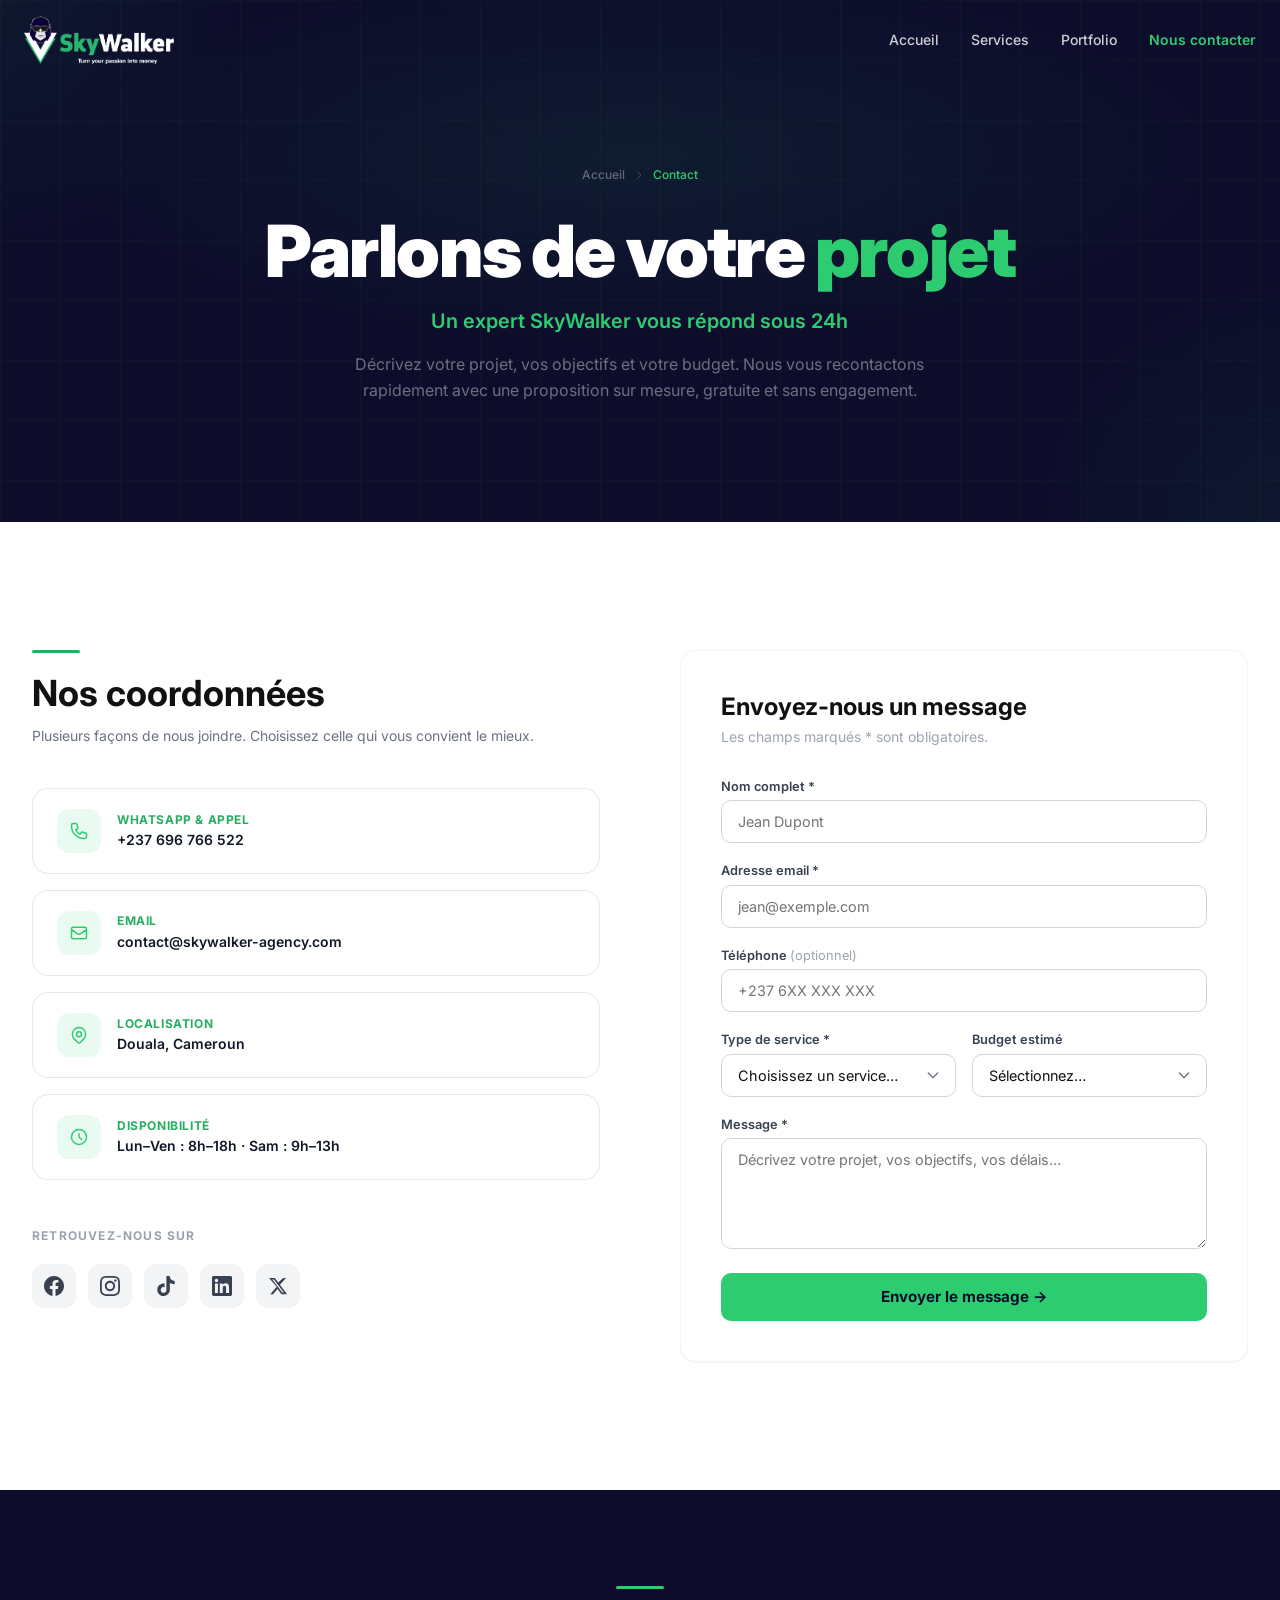
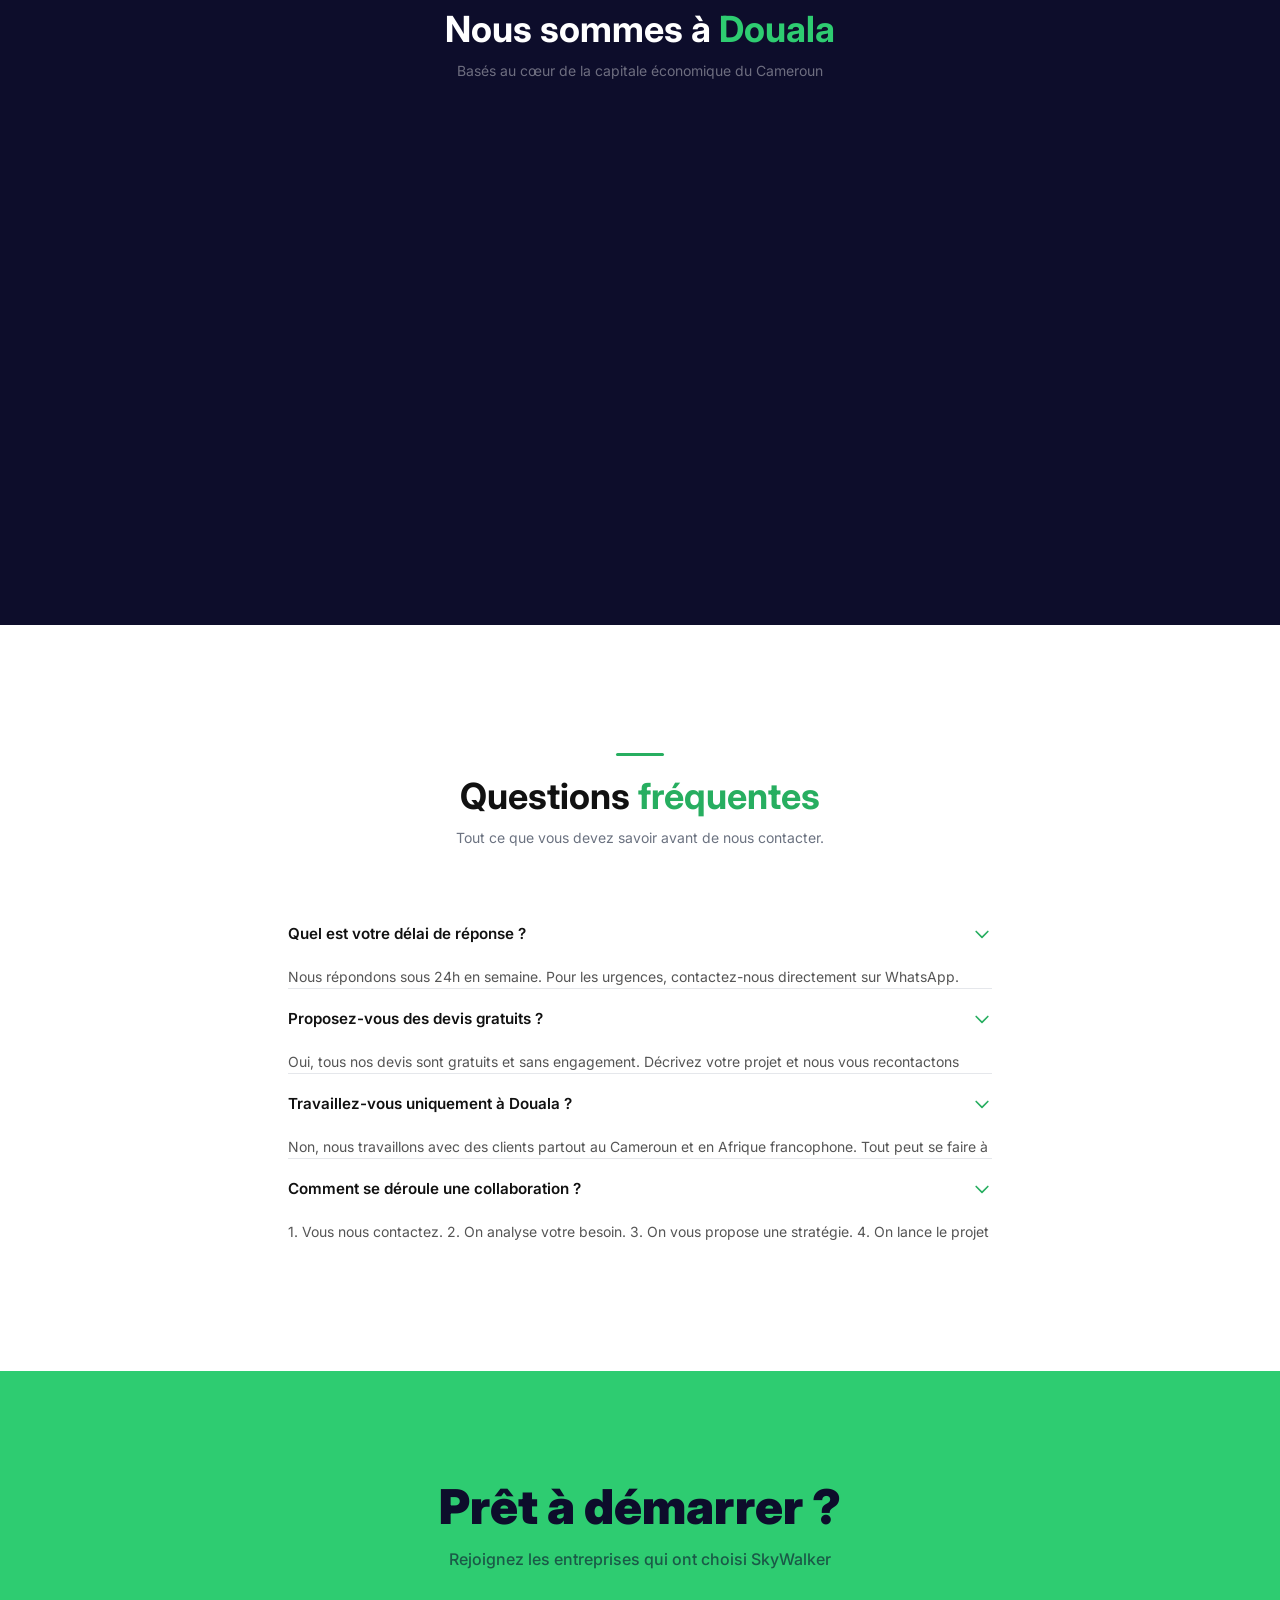
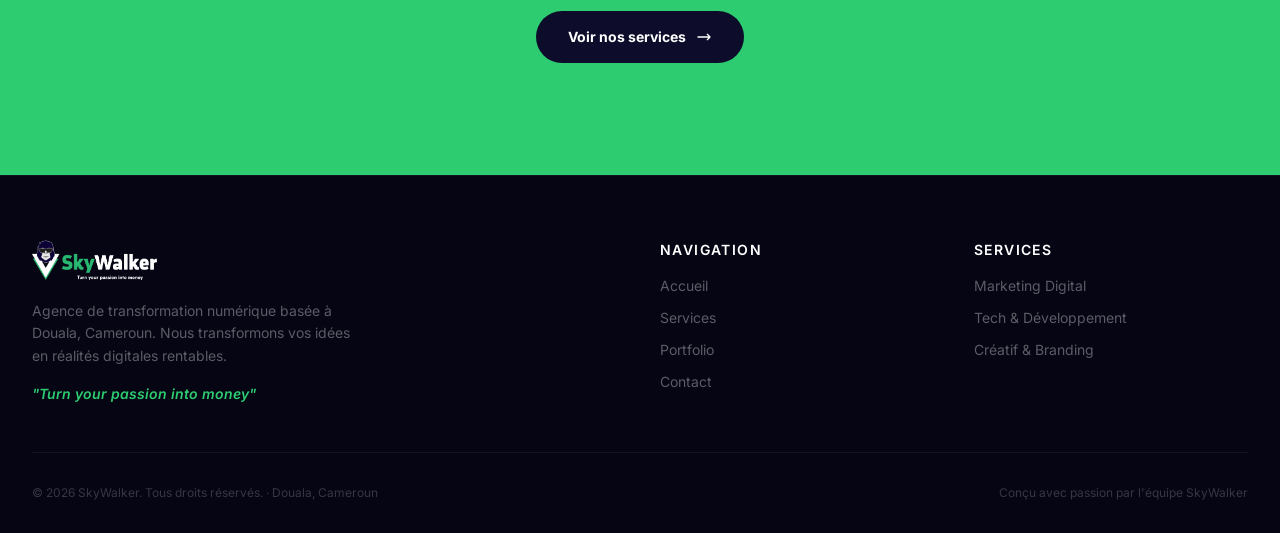
==== contact.html @ 7cce8c51 "feat : contact.html complet + migration CSS pur sans Tailwind CDN" ====
<!DOCTYPE html>
<html lang="fr">
<head>
  <meta charset="UTF-8" />
  <meta name="viewport" content="width=device-width, initial-scale=1.0" />
  <meta name="description" content="Contactez SkyWalker – Agence de transformation numérique à Douala, Cameroun. Un expert vous répond sous 24h." />
  <meta name="theme-color" content="#0d0d2b" />
  <title>Contact | SkyWalker – Agence de Transformation Numérique</title>
  <link rel="icon" type="image/png" href="assets/images/logo-icon.png" />
  <link rel="preconnect" href="https://fonts.googleapis.com" />
  <link rel="preconnect" href="https://fonts.gstatic.com" crossorigin />
  <link href="https://fonts.googleapis.com/css2?family=Inter:wght@300;400;500;600;700;800;900&display=swap" rel="stylesheet" />
  <link rel="stylesheet" href="assets/css/style.css" />

  <style>
    html { scroll-behavior: smooth; }
    body { background-color: #0d0d2b; color: #fff; font-family: 'Inter', sans-serif; overflow-x: hidden; }

    /* ── Navbar ──────────────────────────────────────────────── */
    #navbar { background: transparent; transition: background .4s, backdrop-filter .4s, box-shadow .4s; }
    #navbar.scrolled {
      background: rgba(13,13,43,.92);
      backdrop-filter: blur(16px);
      -webkit-backdrop-filter: blur(16px);
      box-shadow: 0 2px 24px rgba(0,0,0,.5);
    }

    /* ── Bouton navbar ───────────────────────────────────────── */
    .btn-green { background-color:#2ecc71; color:#0d0d2b; font-weight:700; transition: background-color .25s, transform .2s, box-shadow .25s; }
    .btn-green:hover { background-color:#27ae60; transform:translateY(-2px); box-shadow:0 8px 24px rgba(46,204,113,.4); }

    /* ── Séparateur ──────────────────────────────────────────── */
    .green-line { width:48px; height:3px; background:#2ecc71; border-radius:2px; }

    /* ── Animations hero ─────────────────────────────────────── */
    @keyframes fadeUp { from{opacity:0;transform:translateY(36px)} to{opacity:1;transform:translateY(0)} }
    .fade-up { opacity:0; animation: fadeUp .85s ease forwards; }

    /* ── Hero motif géométrique ──────────────────────────────── */
    .hero-geo {
      background-color: #0d0d2b;
      background-image:
        linear-gradient(rgba(46,204,113,.04) 1px, transparent 1px),
        linear-gradient(90deg, rgba(46,204,113,.04) 1px, transparent 1px);
      background-size: 60px 60px;
    }

    /* ── Sections fond blanc ─────────────────────────────────── */
    .section-light { background:#fff; color:#111; }

    /* ── Cards coordonnées ───────────────────────────────────── */
    .contact-card {
      background:#fff;
      border:1.5px solid #e5e7eb;
      border-radius:1rem;
      padding:1.25rem 1.5rem;
      display:flex;
      align-items:center;
      gap:1rem;
      transition: border-color .3s ease, box-shadow .3s ease, transform .3s ease;
    }
    .contact-card:hover {
      border-color:#2ecc71;
      box-shadow:0 8px 32px rgba(46,204,113,.15);
      transform:translateY(-3px);
    }
    .contact-icon {
      width:2.75rem; height:2.75rem;
      background:rgba(46,204,113,.1);
      border-radius:.75rem;
      display:flex; align-items:center; justify-content:center;
      flex-shrink:0;
    }

    /* ── Icônes réseaux sociaux ──────────────────────────────── */
    .social-link {
      width:2.75rem; height:2.75rem;
      background:#f3f4f6;
      border-radius:.75rem;
      display:flex; align-items:center; justify-content:center;
      color:#374151;
      transition: background .25s, color .25s, transform .25s;
    }
    .social-link:hover { background:#2ecc71; color:#fff; transform:translateY(-3px); }

    /* ── Formulaire ──────────────────────────────────────────── */
    .form-input, .form-select, .form-textarea {
      width:100%;
      border:1.5px solid #d1d5db;
      border-radius:.625rem;
      padding:.75rem 1rem;
      font-size:.9rem;
      color:#111;
      background:#fff;
      transition: border-color .25s, box-shadow .25s;
      outline:none;
      font-family: 'Inter', sans-serif;
      appearance: none;
    }
    .form-select {
      background-image: url("data:image/svg+xml,%3Csvg xmlns='http://www.w3.org/2000/svg' fill='none' stroke='%236b7280' stroke-width='2' viewBox='0 0 24 24'%3E%3Cpath stroke-linecap='round' stroke-linejoin='round' d='M19 9l-7 7-7-7'/%3E%3C/svg%3E");
      background-repeat: no-repeat;
      background-position: right .875rem center;
      background-size: 1rem;
      padding-right:2.5rem;
    }
    .form-input:focus, .form-select:focus, .form-textarea:focus {
      border-color:#2ecc71;
      box-shadow: 0 0 0 3px rgba(46,204,113,.12);
    }
    .form-input.error, .form-select.error, .form-textarea.error {
      border-color:#ef4444;
      box-shadow: 0 0 0 3px rgba(239,68,68,.1);
    }
    .form-label {
      display:block;
      font-size:.8rem;
      font-weight:600;
      color:#374151;
      margin-bottom:.4rem;
    }
    .form-group { margin-bottom:1.25rem; }

    /* ── Bouton submit ───────────────────────────────────────── */
    .btn-submit {
      width:100%;
      background:#2ecc71;
      color:#0d0d2b;
      font-weight:700;
      font-size:.95rem;
      padding:.9rem 1.5rem;
      border-radius:.625rem;
      border:none;
      cursor:pointer;
      transition: background-color .25s, transform .2s, box-shadow .25s;
      font-family: 'Inter', sans-serif;
    }
    .btn-submit:hover:not(:disabled) { background:#27ae60; transform:translateY(-2px); box-shadow:0 8px 24px rgba(46,204,113,.4); }
    .btn-submit:disabled { opacity:.7; cursor:not-allowed; }

    /* ── Message succès ──────────────────────────────────────── */
    #success-msg {
      display:none;
      background:#dcfce7;
      border:1.5px solid #86efac;
      border-radius:.75rem;
      padding:1.25rem 1.5rem;
      color:#166534;
      align-items:center;
      gap:.875rem;
      margin-top:1.25rem;
    }
    #success-msg.show { display:flex; }

    /* ── FAQ Accordion ───────────────────────────────────────── */
    .faq-item { border-bottom:1px solid #e5e7eb; }
    .faq-question {
      width:100%;
      display:flex; justify-content:space-between; align-items:center;
      padding:1.25rem 0;
      text-align:left;
      font-weight:600;
      font-size:.95rem;
      color:#111;
      background:none;
      border:none;
      cursor:pointer;
      gap:1rem;
    }
    .faq-answer {
      max-height:0;
      overflow:hidden;
      transition: max-height .38s ease;
    }
    .faq-answer.open { max-height:220px; }
    .faq-answer p { color:#555; font-size:.875rem; line-height:1.85; padding-bottom:1.25rem; }
    .faq-chevron { transition: transform .32s ease; flex-shrink:0; color:#27ae60; }
    .faq-chevron.open { transform: rotate(180deg); }

    /* ── CTA vert ────────────────────────────────────────────── */
    #cta-contact { background:#2ecc71; }
    .btn-dark { background-color:#0d0d2b; color:#fff; font-weight:700; transition: background-color .25s, transform .2s, box-shadow .25s; }
    .btn-dark:hover { background-color:#1a1a4e; transform:translateY(-2px); box-shadow:0 8px 24px rgba(13,13,43,.35); }

    /* ── Reveal scroll ───────────────────────────────────────── */
    .reveal, .reveal-l, .reveal-r { opacity:0; transition: opacity .8s ease, transform .8s ease; }
    .reveal   { transform:translateY(40px); }
    .reveal-l { transform:translateX(-52px); }
    .reveal-r { transform:translateX(52px); }
    .reveal.visible, .reveal-l.visible, .reveal-r.visible { opacity:1; transform:none; }
    .d1 { transition-delay:.1s; }
    .d2 { transition-delay:.24s; }
    .d3 { transition-delay:.38s; }
    .d4 { transition-delay:.52s; }

    /* ── Footer ──────────────────────────────────────────────── */
    footer { background:#050514; }
    footer a:hover { color:#2ecc71; }
  </style>
</head>

<body class="antialiased">

  <!-- ═══════════ NAVBAR ═══════════ -->
  <nav id="navbar" class="fixed top-0 left-0 right-0 z-50">
    <div class="max-w-7xl mx-auto px-6 lg:px-8">
      <div class="flex items-center justify-between h-16 lg:h-20">
        <a href="index.html" class="flex-shrink-0">
          <img src="assets/images/logo-horizontal.png" alt="SkyWalker" class="h-10 lg:h-12 w-auto object-contain" />
        </a>
        <ul class="hidden md:flex items-center gap-8 text-sm font-medium text-white/80">
          <li><a href="index.html"     class="hover:text-sw-green transition-colors">Accueil</a></li>
          <li><a href="services.html"  class="hover:text-sw-green transition-colors">Services</a></li>
          <li><a href="portfolio.html" class="hover:text-sw-green transition-colors">Portfolio</a></li>
          <li><a href="contact.html"   class="text-sw-green font-semibold">Nous contacter</a></li>
        </ul>
        <button id="menu-btn" class="md:hidden flex flex-col justify-center items-center w-8 h-8 gap-1.5" aria-label="Ouvrir le menu">
          <span class="hamburger-line block w-6 h-0.5 bg-white transition-all duration-300"></span>
          <span class="hamburger-line block w-6 h-0.5 bg-white transition-all duration-300"></span>
          <span class="hamburger-line block w-4 h-0.5 bg-white transition-all duration-300"></span>
        </button>
      </div>
    </div>
    <div id="mobile-menu" class="md:hidden hidden bg-[#0d0d2b]/96 backdrop-blur-md border-t border-white/10">
      <ul class="flex flex-col px-6 py-4 gap-4 text-sm font-medium">
        <li><a href="index.html"     class="block text-white/80 hover:text-sw-green py-1 transition-colors">Accueil</a></li>
        <li><a href="services.html"  class="block text-white/80 hover:text-sw-green py-1 transition-colors">Services</a></li>
        <li><a href="portfolio.html" class="block text-white/80 hover:text-sw-green py-1 transition-colors">Portfolio</a></li>
        <li><a href="contact.html"   class="block text-sw-green font-semibold py-1">Contact</a></li>
      </ul>
    </div>
  </nav>


  <!-- ═══════════ HERO CONTACT ═══════════ -->
  <section class="hero-geo relative min-h-[58vh] flex items-center justify-center overflow-hidden">

    <div class="absolute inset-0 pointer-events-none" aria-hidden="true"
         style="background:radial-gradient(ellipse 70% 55% at 50% 30%, rgba(46,204,113,.08) 0%, transparent 65%); z-index:1;"></div>
    <div class="absolute top-0 left-0 w-72 h-72 pointer-events-none" aria-hidden="true"
         style="background:radial-gradient(circle at top left, rgba(46,204,113,.06) 0%, transparent 60%); z-index:1;"></div>
    <div class="absolute bottom-0 right-0 w-72 h-72 pointer-events-none" aria-hidden="true"
         style="background:radial-gradient(circle at bottom right, rgba(46,204,113,.06) 0%, transparent 60%); z-index:1;"></div>

    <div class="relative z-10 max-w-4xl mx-auto px-6 text-center pt-28 pb-16">

      <!-- Breadcrumb -->
      <nav class="fade-up flex items-center justify-center gap-2 text-xs text-white/35 mb-8 font-medium"
           style="animation-delay:.05s" aria-label="Fil d'Ariane">
        <a href="index.html" class="hover:text-sw-green transition-colors">Accueil</a>
        <svg class="w-3 h-3 text-white/20" fill="none" stroke="currentColor" viewBox="0 0 24 24">
          <path stroke-linecap="round" stroke-linejoin="round" stroke-width="2" d="M9 5l7 7-7 7"/>
        </svg>
        <span class="text-sw-green">Contact</span>
      </nav>

      <!-- Titre -->
      <h1 class="fade-up text-5xl sm:text-6xl lg:text-7xl font-black leading-tight tracking-tight mb-5"
          style="animation-delay:.2s">
        Parlons de votre <span class="text-sw-green">projet</span>
      </h1>

      <!-- Sous-titre vert -->
      <p class="fade-up text-lg sm:text-xl text-sw-green font-semibold mb-4"
         style="animation-delay:.38s">
        Un expert SkyWalker vous répond sous 24h
      </p>

      <!-- Description -->
      <p class="fade-up text-base text-white/40 max-w-xl mx-auto leading-relaxed"
         style="animation-delay:.52s">
        Décrivez votre projet, vos objectifs et votre budget. Nous vous recontactons rapidement avec une proposition sur mesure, gratuite et sans engagement.
      </p>
    </div>
  </section>


  <!-- ═══════════ SECTION PRINCIPALE — 2 colonnes ═══════════ -->
  <section class="section-light py-24 lg:py-32">
    <div class="max-w-7xl mx-auto px-6 lg:px-8">
      <div class="grid lg:grid-cols-2 gap-16 lg:gap-20 items-start">

        <!-- ── Colonne gauche : coordonnées ── -->
        <div class="reveal-l">
          <div class="green-line mb-5" style="background:#27ae60;"></div>
          <h2 class="text-3xl sm:text-4xl font-bold text-gray-900 mb-3">Nos coordonnées</h2>
          <p class="text-gray-500 text-sm leading-relaxed mb-10">
            Plusieurs façons de nous joindre. Choisissez celle qui vous convient le mieux.
          </p>

          <!-- Cards -->
          <div class="flex flex-col gap-4 mb-12">

            <!-- Téléphone -->
            <div class="contact-card">
              <div class="contact-icon">
                <svg class="w-5 h-5" fill="none" stroke="#2ecc71" stroke-width="1.75" viewBox="0 0 24 24">
                  <path stroke-linecap="round" stroke-linejoin="round" d="M3 5a2 2 0 012-2h3.28a1 1 0 01.948.684l1.498 4.493a1 1 0 01-.502 1.21l-2.257 1.13a11.042 11.042 0 005.516 5.516l1.13-2.257a1 1 0 011.21-.502l4.493 1.498a1 1 0 01.684.949V19a2 2 0 01-2 2h-1C9.716 21 3 14.284 3 6V5z"/>
                </svg>
              </div>
              <div>
                <p class="text-xs font-bold uppercase tracking-wider mb-0.5" style="color:#27ae60;">WhatsApp &amp; Appel</p>
                <p class="text-gray-900 font-semibold text-sm">+237 696 766 522</p>
              </div>
            </div>

            <!-- Email -->
            <div class="contact-card">
              <div class="contact-icon">
                <svg class="w-5 h-5" fill="none" stroke="#2ecc71" stroke-width="1.75" viewBox="0 0 24 24">
                  <path stroke-linecap="round" stroke-linejoin="round" d="M3 8l7.89 5.26a2 2 0 002.22 0L21 8M5 19h14a2 2 0 002-2V7a2 2 0 00-2-2H5a2 2 0 00-2 2v10a2 2 0 002 2z"/>
                </svg>
              </div>
              <div>
                <p class="text-xs font-bold uppercase tracking-wider mb-0.5" style="color:#27ae60;">Email</p>
                <a href="mailto:contact@skywalker-agency.com"
                   class="text-gray-900 font-semibold text-sm transition-colors"
                   style="text-decoration:none;"
                   onmouseover="this.style.color='#2ecc71'" onmouseout="this.style.color=''">
                  contact@skywalker-agency.com
                </a>
              </div>
            </div>

            <!-- Localisation -->
            <div class="contact-card">
              <div class="contact-icon">
                <svg class="w-5 h-5" fill="none" stroke="#2ecc71" stroke-width="1.75" viewBox="0 0 24 24">
                  <path stroke-linecap="round" stroke-linejoin="round" d="M17.657 16.657L13.414 20.9a1.998 1.998 0 01-2.827 0l-4.244-4.243a8 8 0 1111.314 0z"/>
                  <path stroke-linecap="round" stroke-linejoin="round" d="M15 11a3 3 0 11-6 0 3 3 0 016 0z"/>
                </svg>
              </div>
              <div>
                <p class="text-xs font-bold uppercase tracking-wider mb-0.5" style="color:#27ae60;">Localisation</p>
                <p class="text-gray-900 font-semibold text-sm">Douala, Cameroun</p>
              </div>
            </div>

            <!-- Disponibilité -->
            <div class="contact-card">
              <div class="contact-icon">
                <svg class="w-5 h-5" fill="none" stroke="#2ecc71" stroke-width="1.75" viewBox="0 0 24 24">
                  <path stroke-linecap="round" stroke-linejoin="round" d="M12 8v4l3 3m6-3a9 9 0 11-18 0 9 9 0 0118 0z"/>
                </svg>
              </div>
              <div>
                <p class="text-xs font-bold uppercase tracking-wider mb-0.5" style="color:#27ae60;">Disponibilité</p>
                <p class="text-gray-900 font-semibold text-sm">Lun–Ven : 8h–18h · Sam : 9h–13h</p>
              </div>
            </div>
          </div>

          <!-- Réseaux sociaux -->
          <div>
            <p class="text-xs font-bold text-gray-400 uppercase tracking-widest mb-5">Retrouvez-nous sur</p>
            <div class="flex items-center gap-3">

              <!-- Facebook -->
              <a href="#" class="social-link" aria-label="Facebook">
                <svg class="w-5 h-5" fill="currentColor" viewBox="0 0 24 24">
                  <path d="M24 12.073c0-6.627-5.373-12-12-12s-12 5.373-12 12c0 5.99 4.388 10.954 10.125 11.854v-8.385H7.078v-3.47h3.047V9.43c0-3.007 1.792-4.669 4.533-4.669 1.312 0 2.686.235 2.686.235v2.953H15.83c-1.491 0-1.956.925-1.956 1.874v2.25h3.328l-.532 3.47h-2.796v8.385C19.612 23.027 24 18.062 24 12.073z"/>
                </svg>
              </a>

              <!-- Instagram -->
              <a href="#" class="social-link" aria-label="Instagram">
                <svg class="w-5 h-5" fill="currentColor" viewBox="0 0 24 24">
                  <path d="M12 2.163c3.204 0 3.584.012 4.85.07 3.252.148 4.771 1.691 4.919 4.919.058 1.265.069 1.645.069 4.849 0 3.205-.012 3.584-.069 4.849-.149 3.225-1.664 4.771-4.919 4.919-1.266.058-1.644.07-4.85.07-3.204 0-3.584-.012-4.849-.07-3.26-.149-4.771-1.699-4.919-4.92-.058-1.265-.07-1.644-.07-4.849 0-3.204.013-3.583.07-4.849.149-3.227 1.664-4.771 4.919-4.919 1.266-.057 1.645-.069 4.849-.069zm0-2.163c-3.259 0-3.667.014-4.947.072-4.358.2-6.78 2.618-6.98 6.98-.059 1.281-.073 1.689-.073 4.948 0 3.259.014 3.668.072 4.948.2 4.358 2.618 6.78 6.98 6.98 1.281.058 1.689.072 4.948.072 3.259 0 3.668-.014 4.948-.072 4.354-.2 6.782-2.618 6.979-6.98.059-1.28.073-1.689.073-4.948 0-3.259-.014-3.667-.072-4.947-.196-4.354-2.617-6.78-6.979-6.98-1.281-.059-1.69-.073-4.949-.073zm0 5.838c-3.403 0-6.162 2.759-6.162 6.162s2.759 6.163 6.162 6.163 6.162-2.759 6.162-6.163c0-3.403-2.759-6.162-6.162-6.162zm0 10.162c-2.209 0-4-1.79-4-4 0-2.209 1.791-4 4-4s4 1.791 4 4c0 2.21-1.791 4-4 4zm6.406-11.845c-.796 0-1.441.645-1.441 1.44s.645 1.44 1.441 1.44c.795 0 1.439-.645 1.439-1.44s-.644-1.44-1.439-1.44z"/>
                </svg>
              </a>

              <!-- TikTok -->
              <a href="#" class="social-link" aria-label="TikTok">
                <svg class="w-5 h-5" fill="currentColor" viewBox="0 0 24 24">
                  <path d="M12.525.02c1.31-.02 2.61-.01 3.91-.02.08 1.53.63 3.09 1.75 4.17 1.12 1.11 2.7 1.62 4.24 1.79v4.03c-1.44-.05-2.89-.35-4.2-.97-.57-.26-1.1-.59-1.62-.93-.01 2.92.01 5.84-.02 8.75-.08 1.4-.54 2.79-1.35 3.94-1.31 1.92-3.58 3.17-5.91 3.21-1.43.08-2.86-.31-4.08-1.03-2.02-1.19-3.44-3.37-3.65-5.71-.02-.5-.03-1-.01-1.49.18-1.9 1.12-3.72 2.58-4.96 1.66-1.44 3.98-2.13 6.15-1.72.02 1.48-.04 2.96-.04 4.44-.99-.32-2.15-.23-3.02.37-.63.41-1.11 1.04-1.36 1.75-.21.51-.15 1.07-.14 1.61.24 1.64 1.82 3.02 3.5 2.87 1.12-.01 2.19-.66 2.77-1.61.19-.33.4-.67.41-1.06.1-1.79.06-3.57.07-5.36.01-4.03-.01-8.05.02-12.07z"/>
                </svg>
              </a>

              <!-- LinkedIn -->
              <a href="#" class="social-link" aria-label="LinkedIn">
                <svg class="w-5 h-5" fill="currentColor" viewBox="0 0 24 24">
                  <path d="M20.447 20.452h-3.554v-5.569c0-1.328-.027-3.037-1.852-3.037-1.853 0-2.136 1.445-2.136 2.939v5.667H9.351V9h3.414v1.561h.046c.477-.9 1.637-1.85 3.37-1.85 3.601 0 4.267 2.37 4.267 5.455v6.286zM5.337 7.433c-1.144 0-2.063-.926-2.063-2.065 0-1.138.92-2.063 2.063-2.063 1.14 0 2.064.925 2.064 2.063 0 1.139-.925 2.065-2.064 2.065zm1.782 13.019H3.555V9h3.564v11.452zM22.225 0H1.771C.792 0 0 .774 0 1.729v20.542C0 23.227.792 24 1.771 24h20.451C23.2 24 24 23.227 24 22.271V1.729C24 .774 23.2 0 22.222 0h.003z"/>
                </svg>
              </a>

              <!-- X (Twitter) -->
              <a href="#" class="social-link" aria-label="X (anciennement Twitter)">
                <svg class="w-5 h-5" fill="currentColor" viewBox="0 0 24 24">
                  <path d="M18.244 2.25h3.308l-7.227 8.26 8.502 11.24H16.17l-4.714-6.231-5.401 6.231H2.746l7.73-8.835L1.254 2.25H8.08l4.213 5.567 5.951-5.567zm-1.161 17.52h1.833L7.084 4.126H5.117z"/>
                </svg>
              </a>
            </div>
          </div>
        </div>

        <!-- ── Colonne droite : formulaire ── -->
        <div class="reveal-r">
          <div class="bg-white border border-gray-100 rounded-2xl p-8 lg:p-10 shadow-sm">
            <h2 class="text-2xl font-bold text-gray-900 mb-1">Envoyez-nous un message</h2>
            <p class="text-gray-400 text-sm mb-8">Les champs marqués * sont obligatoires.</p>

            <form id="contact-form" novalidate>

              <!-- Nom -->
              <div class="form-group">
                <label for="nom" class="form-label">Nom complet *</label>
                <input type="text" id="nom" name="nom" placeholder="Jean Dupont" class="form-input" required />
              </div>

              <!-- Email -->
              <div class="form-group">
                <label for="email" class="form-label">Adresse email *</label>
                <input type="email" id="email" name="email" placeholder="jean@exemple.com" class="form-input" required />
              </div>

              <!-- Téléphone -->
              <div class="form-group">
                <label for="tel" class="form-label">
                  Téléphone <span class="text-gray-400 font-normal">(optionnel)</span>
                </label>
                <input type="tel" id="tel" name="tel" placeholder="+237 6XX XXX XXX" class="form-input" />
              </div>

              <!-- Service — 2 colonnes sur tablette+ -->
              <div class="grid sm:grid-cols-2 gap-4">
                <div class="form-group">
                  <label for="service" class="form-label">Type de service *</label>
                  <select id="service" name="service" class="form-select" required>
                    <option value="">Choisissez un service…</option>
                    <option value="marketing">Marketing Digital</option>
                    <option value="tech">Tech &amp; Développement</option>
                    <option value="branding">Créatif &amp; Branding</option>
                    <option value="autre">Autre</option>
                  </select>
                </div>
                <div class="form-group">
                  <label for="budget" class="form-label">Budget estimé</label>
                  <select id="budget" name="budget" class="form-select">
                    <option value="">Sélectionnez…</option>
                    <option value="<500k">Moins de 500 000 FCFA</option>
                    <option value="500k-1m">500 000 – 1 000 000 FCFA</option>
                    <option value="1m-5m">1 000 000 – 5 000 000 FCFA</option>
                    <option value=">5m">Plus de 5 000 000 FCFA</option>
                  </select>
                </div>
              </div>

              <!-- Message -->
              <div class="form-group">
                <label for="message" class="form-label">Message *</label>
                <textarea id="message" name="message" rows="5"
                  placeholder="Décrivez votre projet, vos objectifs, vos délais…"
                  class="form-textarea" required></textarea>
              </div>

              <!-- Bouton -->
              <button type="submit" class="btn-submit">
                Envoyer le message →
              </button>

              <!-- Message succès -->
              <div id="success-msg" role="alert">
                <svg class="w-6 h-6 flex-shrink-0" fill="none" stroke="#16a34a" stroke-width="2" viewBox="0 0 24 24">
                  <path stroke-linecap="round" stroke-linejoin="round" d="M9 12l2 2 4-4m6 2a9 9 0 11-18 0 9 9 0 0118 0z"/>
                </svg>
                <div>
                  <p class="font-semibold text-sm">Message envoyé avec succès !</p>
                  <p class="text-sm" style="color:#15803d;">Un expert SkyWalker vous répondra sous 24h.</p>
                </div>
              </div>

            </form>
          </div>
        </div>

      </div>
    </div>
  </section>


  <!-- ═══════════ SECTION MAP ═══════════ -->
  <section class="py-24">
    <div class="max-w-7xl mx-auto px-6 lg:px-8">

      <div class="text-center mb-12 reveal">
        <div class="green-line mb-5 mx-auto"></div>
        <h2 class="text-3xl sm:text-4xl font-bold mb-3">
          Nous sommes à <span class="text-sw-green">Douala</span>
        </h2>
        <p class="text-white/40 text-sm">Basés au cœur de la capitale économique du Cameroun</p>
      </div>

      <div class="reveal overflow-hidden" style="border-radius:1.25rem; height:400px;">
        <iframe
          src="https://www.google.com/maps/embed?pb=!1m18!1m12!1m3!1d254981.66583988887!2d9.647399999999999!3d4.0510999999999995!2m3!1f0!2f0!3f0!3m2!1i1024!2i768!4f13.1!3m3!1m2!1s0x1061128be2e1fe6d%3A0x3f2b4d2e43bf2b1d!2sDouala%2C%20Cameroun!5e0!3m2!1sfr!2sfr!4v1700000000000!5m2!1sfr!2sfr"
          width="100%"
          height="400"
          style="border:0; display:block;"
          allowfullscreen=""
          loading="lazy"
          referrerpolicy="no-referrer-when-downgrade"
          title="Localisation SkyWalker – Douala, Cameroun">
        </iframe>
      </div>
    </div>
  </section>


  <!-- ═══════════ FAQ ═══════════ -->
  <section class="section-light py-24 lg:py-32">
    <div class="max-w-3xl mx-auto px-6 lg:px-8">

      <div class="text-center mb-14 reveal">
        <div class="green-line mb-5 mx-auto" style="background:#27ae60;"></div>
        <h2 class="text-3xl sm:text-4xl font-bold text-gray-900 mb-3">
          Questions <span style="color:#27ae60;">fréquentes</span>
        </h2>
        <p class="text-gray-500 text-sm">Tout ce que vous devez savoir avant de nous contacter.</p>
      </div>

      <div class="reveal">

        <!-- Q1 -->
        <div class="faq-item">
          <button class="faq-question" aria-expanded="false">
            <span>Quel est votre délai de réponse ?</span>
            <svg class="faq-chevron w-5 h-5" fill="none" stroke="currentColor" stroke-width="2" viewBox="0 0 24 24">
              <path stroke-linecap="round" stroke-linejoin="round" d="M19 9l-7 7-7-7"/>
            </svg>
          </button>
          <div class="faq-answer">
            <p>Nous répondons sous 24h en semaine. Pour les urgences, contactez-nous directement sur WhatsApp.</p>
          </div>
        </div>

        <!-- Q2 -->
        <div class="faq-item">
          <button class="faq-question" aria-expanded="false">
            <span>Proposez-vous des devis gratuits ?</span>
            <svg class="faq-chevron w-5 h-5" fill="none" stroke="currentColor" stroke-width="2" viewBox="0 0 24 24">
              <path stroke-linecap="round" stroke-linejoin="round" d="M19 9l-7 7-7-7"/>
            </svg>
          </button>
          <div class="faq-answer">
            <p>Oui, tous nos devis sont gratuits et sans engagement. Décrivez votre projet et nous vous recontactons rapidement.</p>
          </div>
        </div>

        <!-- Q3 -->
        <div class="faq-item">
          <button class="faq-question" aria-expanded="false">
            <span>Travaillez-vous uniquement à Douala ?</span>
            <svg class="faq-chevron w-5 h-5" fill="none" stroke="currentColor" stroke-width="2" viewBox="0 0 24 24">
              <path stroke-linecap="round" stroke-linejoin="round" d="M19 9l-7 7-7-7"/>
            </svg>
          </button>
          <div class="faq-answer">
            <p>Non, nous travaillons avec des clients partout au Cameroun et en Afrique francophone. Tout peut se faire à distance.</p>
          </div>
        </div>

        <!-- Q4 -->
        <div class="faq-item" style="border-bottom:none;">
          <button class="faq-question" aria-expanded="false">
            <span>Comment se déroule une collaboration ?</span>
            <svg class="faq-chevron w-5 h-5" fill="none" stroke="currentColor" stroke-width="2" viewBox="0 0 24 24">
              <path stroke-linecap="round" stroke-linejoin="round" d="M19 9l-7 7-7-7"/>
            </svg>
          </button>
          <div class="faq-answer">
            <p>1. Vous nous contactez. 2. On analyse votre besoin. 3. On vous propose une stratégie. 4. On lance le projet ensemble.</p>
          </div>
        </div>

      </div>
    </div>
  </section>


  <!-- ═══════════ CTA FINAL ═══════════ -->
  <section id="cta-contact" class="py-20 lg:py-28">
    <div class="max-w-3xl mx-auto px-6 lg:px-8 text-center reveal">
      <h2 class="text-4xl sm:text-5xl font-black mb-4 leading-tight" style="color:#0d0d2b;">
        Prêt à démarrer ?
      </h2>
      <p class="text-base mb-10 font-medium" style="color:rgba(13,13,43,.6);">
        Rejoignez les entreprises qui ont choisi SkyWalker
      </p>
      <a href="services.html" class="btn-dark inline-flex items-center gap-2.5 px-8 py-4 rounded-full text-sm">
        Voir nos services
        <svg class="w-4 h-4" fill="none" stroke="currentColor" stroke-width="2" viewBox="0 0 24 24">
          <path stroke-linecap="round" stroke-linejoin="round" d="M17 8l4 4m0 0l-4 4m4-4H3"/>
        </svg>
      </a>
    </div>
  </section>


  <!-- ═══════════ FOOTER ═══════════ -->
  <footer class="border-t border-white/5 pt-16 pb-8">
    <div class="max-w-7xl mx-auto px-6 lg:px-8">
      <div class="grid md:grid-cols-4 gap-10 mb-12">
        <div class="md:col-span-2">
          <img src="assets/images/logo-horizontal.png" alt="SkyWalker" class="h-10 w-auto object-contain mb-5" />
          <p class="text-white/35 text-sm leading-relaxed max-w-xs">
            Agence de transformation numérique basée à Douala, Cameroun.
            Nous transformons vos idées en réalités digitales rentables.
          </p>
          <p class="text-sw-green font-semibold text-sm mt-4 italic">"Turn your passion into money"</p>
        </div>
        <div>
          <h4 class="text-white font-semibold text-sm mb-4 uppercase tracking-widest">Navigation</h4>
          <ul class="space-y-3 text-sm text-white/35">
            <li><a href="index.html"     class="hover:text-sw-green transition-colors">Accueil</a></li>
            <li><a href="services.html"  class="hover:text-sw-green transition-colors">Services</a></li>
            <li><a href="portfolio.html" class="hover:text-sw-green transition-colors">Portfolio</a></li>
            <li><a href="contact.html"   class="hover:text-sw-green transition-colors">Contact</a></li>
          </ul>
        </div>
        <div>
          <h4 class="text-white font-semibold text-sm mb-4 uppercase tracking-widest">Services</h4>
          <ul class="space-y-3 text-sm text-white/35">
            <li><a href="services.html#marketing" class="hover:text-sw-green transition-colors">Marketing Digital</a></li>
            <li><a href="services.html#tech"       class="hover:text-sw-green transition-colors">Tech &amp; Développement</a></li>
            <li><a href="services.html#branding"   class="hover:text-sw-green transition-colors">Créatif &amp; Branding</a></li>
          </ul>
        </div>
      </div>
      <div class="border-t border-white/5 pt-8 flex flex-col sm:flex-row items-center justify-between gap-4">
        <p class="text-white/20 text-xs">&copy; 2026 SkyWalker. Tous droits réservés. · Douala, Cameroun</p>
        <p class="text-white/20 text-xs">Conçu avec passion par l'équipe SkyWalker</p>
      </div>
    </div>
  </footer>


  <!-- ═══════════ SCRIPTS ═══════════ -->
  <script>
    /* ── Navbar scroll ───────────────────────────────────────── */
    const navbar = document.getElementById('navbar');
    window.addEventListener('scroll', () => {
      navbar.classList.toggle('scrolled', window.scrollY > 40);
    }, { passive: true });

    /* ── Menu hamburger ──────────────────────────────────────── */
    const menuBtn    = document.getElementById('menu-btn');
    const mobileMenu = document.getElementById('mobile-menu');
    const hLines     = menuBtn.querySelectorAll('.hamburger-line');
    menuBtn.addEventListener('click', () => {
      const isOpen = !mobileMenu.classList.contains('hidden');
      mobileMenu.classList.toggle('hidden', isOpen);
      if (!isOpen) {
        hLines[0].style.transform = 'translateY(8px) rotate(45deg)';
        hLines[1].style.opacity   = '0';
        hLines[2].style.transform = 'translateY(-8px) rotate(-45deg)';
        hLines[2].style.width     = '24px';
      } else {
        hLines.forEach(l => { l.style.transform = ''; l.style.opacity = '1'; });
        hLines[2].style.width = '16px';
      }
    });
    mobileMenu.querySelectorAll('a').forEach(a => {
      a.addEventListener('click', () => {
        mobileMenu.classList.add('hidden');
        hLines.forEach(l => { l.style.transform = ''; l.style.opacity = '1'; });
        hLines[2].style.width = '16px';
      });
    });

    /* ── Reveal au scroll ────────────────────────────────────── */
    const revEls = document.querySelectorAll('.reveal, .reveal-l, .reveal-r');
    const revObs = new IntersectionObserver((entries) => {
      entries.forEach(e => {
        if (e.isIntersecting) {
          e.target.classList.add('visible');
          revObs.unobserve(e.target);
        }
      });
    }, { threshold: 0.1 });
    revEls.forEach(el => revObs.observe(el));

    /* ── FAQ Accordion ───────────────────────────────────────── */
    document.querySelectorAll('.faq-question').forEach(btn => {
      btn.addEventListener('click', () => {
        const answer  = btn.nextElementSibling;
        const chevron = btn.querySelector('.faq-chevron');
        const isOpen  = answer.classList.contains('open');

        document.querySelectorAll('.faq-answer').forEach(a  => a.classList.remove('open'));
        document.querySelectorAll('.faq-chevron').forEach(c  => c.classList.remove('open'));
        document.querySelectorAll('.faq-question').forEach(b => b.setAttribute('aria-expanded', 'false'));

        if (!isOpen) {
          answer.classList.add('open');
          chevron.classList.add('open');
          btn.setAttribute('aria-expanded', 'true');
        }
      });
    });

    /* ── Validation formulaire ───────────────────────────────── */
    const form       = document.getElementById('contact-form');
    const successMsg = document.getElementById('success-msg');

    function validateField(el) {
      const isEmpty = !el.value.trim();
      const isRequired = el.hasAttribute('required');
      const isBadEmail = el.type === 'email' && el.value.trim() && !/^[^\s@]+@[^\s@]+\.[^\s@]+$/.test(el.value);
      const isSelectEmpty = el.tagName === 'SELECT' && isRequired && !el.value;

      if ((isRequired && isEmpty) || isBadEmail || isSelectEmpty) {
        el.classList.add('error');
        return false;
      }
      el.classList.remove('error');
      return true;
    }

    form.querySelectorAll('.form-input, .form-select, .form-textarea').forEach(el => {
      el.addEventListener('input',  () => validateField(el));
      el.addEventListener('change', () => validateField(el));
    });

    form.addEventListener('submit', e => {
      e.preventDefault();
      const required = form.querySelectorAll('[required]');
      let valid = true;
      required.forEach(el => { if (!validateField(el)) valid = false; });
      if (!valid) return;

      const btn = form.querySelector('.btn-submit');
      btn.textContent = 'Envoi en cours…';
      btn.disabled = true;

      setTimeout(() => {
        form.reset();
        btn.textContent = 'Envoyer le message →';
        btn.disabled = false;
        successMsg.classList.add('show');
        successMsg.scrollIntoView({ behavior: 'smooth', block: 'nearest' });
      }, 1200);
    });
  </script>

</body>
</html>
---- assets/css/style.css ----
/* ═══════════════════════════════════════════════════════════
   SkyWalker — Feuille de styles complète (remplace Tailwind CDN)
   ═══════════════════════════════════════════════════════════ */

/* ── Reset & base ─────────────────────────────────────────── */
*, *::before, *::after { box-sizing: border-box; margin: 0; padding: 0; }
html { scroll-behavior: smooth; }
body {
  background-color: #0d0d2b;
  color: #fff;
  font-family: 'Inter', sans-serif;
  overflow-x: hidden;
  -webkit-font-smoothing: antialiased;
  -moz-osx-font-smoothing: grayscale;
}
img { display: block; max-width: 100%; }
a { color: inherit; text-decoration: none; }
button { cursor: pointer; background: none; border: none; font-family: inherit; }
ul, ol { list-style: none; }
input, select, textarea { font-family: inherit; }

/* ── Variables couleurs ───────────────────────────────────── */
:root {
  --sw-dark:       #0d0d2b;
  --sw-deeper:     #050514;
  --sw-card:       #1a1a4e;
  --sw-green:      #2ecc71;
  --sw-green-dark: #27ae60;
}

/* ═══════════════════════════════════════════════════════════
   UTILITAIRES — Layout
   ═══════════════════════════════════════════════════════════ */

/* Display */
.block        { display: block; }
.inline-block { display: inline-block; }
.inline-flex  { display: inline-flex; }
.flex         { display: flex; }
.grid         { display: grid; }
.hidden       { display: none !important; }
.relative     { position: relative; }
.absolute     { position: absolute; }
.fixed        { position: fixed; }

/* Overflow */
.overflow-hidden   { overflow: hidden; }
.overflow-x-hidden { overflow-x: hidden; }

/* Z-index */
.z-10 { z-index: 10; }
.z-50 { z-index: 50; }

/* Insets */
.inset-0 { top: 0; right: 0; bottom: 0; left: 0; }
.top-0   { top: 0; }
.left-0  { left: 0; }
.right-0 { right: 0; }
.bottom-0 { bottom: 0; }
.top-0.left-0.right-0 { }

/* Pointer events */
.pointer-events-none { pointer-events: none; }

/* ═══════════════════════════════════════════════════════════
   UTILITAIRES — Flexbox
   ═══════════════════════════════════════════════════════════ */
.flex-col          { flex-direction: column; }
.flex-row          { flex-direction: row; }
.flex-wrap         { flex-wrap: wrap; }
.flex-shrink-0     { flex-shrink: 0; }
.items-center      { align-items: center; }
.items-start       { align-items: flex-start; }
.items-end         { align-items: flex-end; }
.justify-center    { justify-content: center; }
.justify-between   { justify-content: space-between; }
.justify-end       { justify-content: flex-end; }

/* Gap */
.gap-1    { gap: .25rem; }
.gap-1\.5 { gap: .375rem; }
.gap-2    { gap: .5rem; }
.gap-2\.5 { gap: .625rem; }
.gap-3    { gap: .75rem; }
.gap-4    { gap: 1rem; }
.gap-5    { gap: 1.25rem; }
.gap-6    { gap: 1.5rem; }
.gap-8    { gap: 2rem; }
.gap-10   { gap: 2.5rem; }
.gap-12   { gap: 3rem; }
.gap-16   { gap: 4rem; }
.gap-20   { gap: 5rem; }

/* ═══════════════════════════════════════════════════════════
   UTILITAIRES — Grid
   ═══════════════════════════════════════════════════════════ */
.grid-cols-1 { grid-template-columns: repeat(1, minmax(0, 1fr)); }
.grid-cols-2 { grid-template-columns: repeat(2, minmax(0, 1fr)); }
.col-span-2  { grid-column: span 2 / span 2; }

/* ═══════════════════════════════════════════════════════════
   UTILITAIRES — Sizing
   ═══════════════════════════════════════════════════════════ */
.w-auto   { width: auto; }
.w-full   { width: 100%; }
.h-auto   { height: auto; }
.h-full   { height: 100%; }
.min-h-screen { min-height: 100vh; }

.w-1\.5   { width: .375rem; }
.h-1\.5   { height: .375rem; }
.w-2      { width: .5rem; }
.h-2      { height: .5rem; }
.w-3      { width: .75rem; }
.h-3      { height: .75rem; }
.w-3\.5   { width: .875rem; }
.h-3\.5   { height: .875rem; }
.w-4      { width: 1rem; }
.h-4      { height: 1rem; }
.w-5      { width: 1.25rem; }
.h-5      { height: 1.25rem; }
.w-6      { width: 1.5rem; }
.h-6      { height: 1.5rem; }
.w-7      { width: 1.75rem; }
.h-7      { height: 1.75rem; }
.w-8      { width: 2rem; }
.h-8      { height: 2rem; }
.w-9      { width: 2.25rem; }
.h-9      { height: 2.25rem; }
.w-10     { width: 2.5rem; }
.h-10     { height: 2.5rem; }
.h-12     { height: 3rem; }
.h-16     { height: 4rem; }
.h-20     { height: 5rem; }
.w-28     { width: 7rem; }
.h-28     { height: 7rem; }
.w-72     { width: 18rem; }
.h-72     { height: 18rem; }

.max-w-xs  { max-width: 20rem; }
.max-w-xl  { max-width: 36rem; }
.max-w-2xl { max-width: 42rem; }
.max-w-3xl { max-width: 48rem; }
.max-w-4xl { max-width: 56rem; }
.max-w-5xl { max-width: 64rem; }
.max-w-7xl { max-width: 80rem; }

/* ═══════════════════════════════════════════════════════════
   UTILITAIRES — Spacing
   ═══════════════════════════════════════════════════════════ */
/* Padding */
.p-5    { padding: 1.25rem; }
.p-8    { padding: 2rem; }
.p-10   { padding: 2.5rem; }
.px-4   { padding-left: 1rem; padding-right: 1rem; }
.px-5   { padding-left: 1.25rem; padding-right: 1.25rem; }
.px-6   { padding-left: 1.5rem; padding-right: 1.5rem; }
.px-8   { padding-left: 2rem; padding-right: 2rem; }
.px-10  { padding-left: 2.5rem; padding-right: 2.5rem; }
.py-1   { padding-top: .25rem; padding-bottom: .25rem; }
.py-2   { padding-top: .5rem; padding-bottom: .5rem; }
.py-2\.5 { padding-top: .625rem; padding-bottom: .625rem; }
.py-4   { padding-top: 1rem; padding-bottom: 1rem; }
.py-8   { padding-top: 2rem; padding-bottom: 2rem; }
.py-12  { padding-top: 3rem; padding-bottom: 3rem; }
.py-16  { padding-top: 4rem; padding-bottom: 4rem; }
.py-20  { padding-top: 5rem; padding-bottom: 5rem; }
.py-24  { padding-top: 6rem; padding-bottom: 6rem; }
.py-28  { padding-top: 7rem; padding-bottom: 7rem; }
.py-32  { padding-top: 8rem; padding-bottom: 8rem; }
.pt-8   { padding-top: 2rem; }
.pt-16  { padding-top: 4rem; }
.pt-24  { padding-top: 6rem; }
.pt-28  { padding-top: 7rem; }
.pb-4   { padding-bottom: 1rem; }
.pb-8   { padding-bottom: 2rem; }
.pb-16  { padding-bottom: 4rem; }
.pb-24  { padding-bottom: 6rem; }

/* Margin */
.mx-auto  { margin-left: auto; margin-right: auto; }
.ml-1\.5  { margin-left: .375rem; }
.mt-0\.5  { margin-top: .125rem; }
.mt-2     { margin-top: .5rem; }
.mt-3     { margin-top: .75rem; }
.mt-4     { margin-top: 1rem; }
.mt-5     { margin-top: 1.25rem; }
.mt-6     { margin-top: 1.5rem; }
.mt-8     { margin-top: 2rem; }
.mt-10    { margin-top: 2.5rem; }
.mt-14    { margin-top: 3.5rem; }
.mb-0\.5  { margin-bottom: .125rem; }
.mb-1     { margin-bottom: .25rem; }
.mb-2     { margin-bottom: .5rem; }
.mb-3     { margin-bottom: .75rem; }
.mb-4     { margin-bottom: 1rem; }
.mb-5     { margin-bottom: 1.25rem; }
.mb-6     { margin-bottom: 1.5rem; }
.mb-7     { margin-bottom: 1.75rem; }
.mb-8     { margin-bottom: 2rem; }
.mb-9     { margin-bottom: 2.25rem; }
.mb-10    { margin-bottom: 2.5rem; }
.mb-12    { margin-bottom: 3rem; }
.mb-14    { margin-bottom: 3.5rem; }
.mb-16    { margin-bottom: 4rem; }

/* Space between children */
.space-y-0   > * + * { margin-top: 0; }
.space-y-2   > * + * { margin-top: .5rem; }
.space-y-2\.5 > * + * { margin-top: .625rem; }
.space-y-3   > * + * { margin-top: .75rem; }
.space-y-4   > * + * { margin-top: 1rem; }

/* ═══════════════════════════════════════════════════════════
   UTILITAIRES — Typography
   ═══════════════════════════════════════════════════════════ */
.text-xs   { font-size: .75rem;  line-height: 1rem; }
.text-sm   { font-size: .875rem; line-height: 1.25rem; }
.text-base { font-size: 1rem;    line-height: 1.5rem; }
.text-lg   { font-size: 1.125rem; line-height: 1.75rem; }
.text-xl   { font-size: 1.25rem;  line-height: 1.75rem; }
.text-2xl  { font-size: 1.5rem;   line-height: 2rem; }
.text-3xl  { font-size: 1.875rem; line-height: 2.25rem; }
.text-4xl  { font-size: 2.25rem;  line-height: 2.5rem; }
.text-5xl  { font-size: 3rem;     line-height: 1; }
.text-6xl  { font-size: 3.75rem;  line-height: 1; }
.text-7xl  { font-size: 4.5rem;   line-height: 1; }

.font-light    { font-weight: 300; }
.font-normal   { font-weight: 400; }
.font-medium   { font-weight: 500; }
.font-semibold { font-weight: 600; }
.font-bold     { font-weight: 700; }
.font-black    { font-weight: 900; }

.uppercase     { text-transform: uppercase; }
.italic        { font-style: italic; }
.text-center   { text-align: center; }
.text-left     { text-align: left; }
.whitespace-nowrap { white-space: nowrap; }

.tracking-wider   { letter-spacing: .05em; }
.tracking-widest  { letter-spacing: .1em; }
.tracking-tight   { letter-spacing: -.025em; }

.leading-tight   { line-height: 1.25; }
.leading-snug    { line-height: 1.375; }
.leading-relaxed { line-height: 1.625; }
.leading-loose   { line-height: 2; }
.leading-\[1\.06\] { line-height: 1.06; }

.antialiased { -webkit-font-smoothing: antialiased; }

/* ═══════════════════════════════════════════════════════════
   UTILITAIRES — Colors
   ═══════════════════════════════════════════════════════════ */
/* Text */
.text-white        { color: #fff; }
.text-white\/20    { color: rgba(255,255,255,.20); }
.text-white\/25    { color: rgba(255,255,255,.25); }
.text-white\/35    { color: rgba(255,255,255,.35); }
.text-white\/40    { color: rgba(255,255,255,.40); }
.text-white\/45    { color: rgba(255,255,255,.45); }
.text-white\/50    { color: rgba(255,255,255,.50); }
.text-white\/55    { color: rgba(255,255,255,.55); }
.text-white\/65    { color: rgba(255,255,255,.65); }
.text-white\/70    { color: rgba(255,255,255,.70); }
.text-white\/80    { color: rgba(255,255,255,.80); }
.text-gray-300     { color: #d1d5db; }
.text-gray-400     { color: #9ca3af; }
.text-gray-500     { color: #6b7280; }
.text-gray-900     { color: #111827; }
.text-sw-green     { color: #2ecc71; }
.text-\[#0d0d2b\]  { color: #0d0d2b; }

/* Background */
.bg-white          { background-color: #fff; }
.bg-white\/5       { background-color: rgba(255,255,255,.05); }
.bg-white\/\[\.03\]  { background-color: rgba(255,255,255,.03); }
.bg-white\/\[\.04\]  { background-color: rgba(255,255,255,.04); }
.bg-sw-green       { background-color: #2ecc71; }
.bg-\[#0d0d2b\]\/96 { background-color: rgba(13,13,43,.96); }
.bg-gray-100       { background-color: #f3f4f6; }
.animate-pulse     { animation: pulse 2s cubic-bezier(.4,0,.6,1) infinite; }
@keyframes pulse   { 0%,100%{opacity:1} 50%{opacity:.5} }

/* Border colors */
.border-white\/5   { border-color: rgba(255,255,255,.05); }
.border-white\/8   { border-color: rgba(255,255,255,.08); }
.border-white\/10  { border-color: rgba(255,255,255,.10); }
.border-white\/20  { border-color: rgba(255,255,255,.20); }
.border-gray-100   { border-color: #f3f4f6; }
.border-sw-green\/30 { border-color: rgba(46,204,113,.30); }
.border-\[#0d0d2b\]\/20 { border-color: rgba(13,13,43,.20); }

/* ═══════════════════════════════════════════════════════════
   UTILITAIRES — Borders & Radius
   ═══════════════════════════════════════════════════════════ */
.border    { border-width: 1px; border-style: solid; }
.border-2  { border-width: 2px; border-style: solid; }
.border-t  { border-top-width: 1px; border-top-style: solid; }
.border-b  { border-bottom-width: 1px; border-bottom-style: solid; }

.rounded        { border-radius: .25rem; }
.rounded-lg     { border-radius: .5rem; }
.rounded-xl     { border-radius: .75rem; }
.rounded-2xl    { border-radius: 1rem; }
.rounded-3xl    { border-radius: 1.5rem; }
.rounded-full   { border-radius: 9999px; }

/* ═══════════════════════════════════════════════════════════
   UTILITAIRES — Effects
   ═══════════════════════════════════════════════════════════ */
.shadow-sm  { box-shadow: 0 1px 2px 0 rgba(0,0,0,.05); }
.shadow-lg  { box-shadow: 0 10px 15px -3px rgba(0,0,0,.1), 0 4px 6px -2px rgba(0,0,0,.05); }
.backdrop-blur-md { backdrop-filter: blur(12px); -webkit-backdrop-filter: blur(12px); }
.opacity-40 { opacity: .4; }
.object-contain { object-fit: contain; }
.translate-x-1\/2 { transform: translateX(50%); }
.-translate-x-1\/2 { transform: translateX(-50%); }

/* Transitions */
.transition-all    { transition: all .15s ease; }
.transition-colors { transition: color .15s ease, background-color .15s ease, border-color .15s ease; }
.duration-300      { transition-duration: .3s; }

/* ═══════════════════════════════════════════════════════════
   CONTAINER CENTRAL
   ═══════════════════════════════════════════════════════════ */
.max-w-7xl.mx-auto { width: 100%; max-width: 80rem; margin-left: auto; margin-right: auto; }

/* ═══════════════════════════════════════════════════════════
   COMPOSANTS COMMUNS — Navbar
   ═══════════════════════════════════════════════════════════ */
#navbar {
  background: transparent;
  transition: background .4s, backdrop-filter .4s, box-shadow .4s;
}
#navbar.scrolled {
  background: rgba(13,13,43,.92);
  backdrop-filter: blur(16px);
  -webkit-backdrop-filter: blur(16px);
  box-shadow: 0 2px 24px rgba(0,0,0,.5);
}

/* ── Bouton vert ─────────────────────────────────────────── */
.btn-green {
  background-color: #2ecc71;
  color: #0d0d2b;
  font-weight: 700;
  transition: background-color .25s, transform .2s, box-shadow .25s;
}
.btn-green:hover {
  background-color: #27ae60;
  transform: translateY(-2px);
  box-shadow: 0 8px 24px rgba(46,204,113,.4);
}

/* ── Bouton sombre ───────────────────────────────────────── */
.btn-dark {
  background-color: #0d0d2b;
  color: #fff;
  font-weight: 700;
  transition: background-color .25s, transform .2s, box-shadow .25s;
}
.btn-dark:hover {
  background-color: #1a1a4e;
  transform: translateY(-2px);
  box-shadow: 0 8px 24px rgba(13,13,43,.35);
}

/* ── Séparateur vert ─────────────────────────────────────── */
.green-line { width: 48px; height: 3px; background: #2ecc71; border-radius: 2px; }

/* ── Reveal au scroll ────────────────────────────────────── */
.reveal, .reveal-l, .reveal-r {
  opacity: 0;
  transition: opacity .8s ease, transform .8s ease;
}
.reveal   { transform: translateY(40px); }
.reveal-l { transform: translateX(-52px); }
.reveal-r { transform: translateX(52px); }
.reveal.visible, .reveal-l.visible, .reveal-r.visible { opacity: 1; transform: none; }

/* Délais */
.d1 { transition-delay: .10s; }
.d2 { transition-delay: .24s; }
.d3 { transition-delay: .38s; }
.d4 { transition-delay: .52s; }
.d5 { transition-delay: .66s; }
.d6 { transition-delay: .80s; }
.d7 { transition-delay: .94s; }
.d8 { transition-delay: 1.08s; }
.d9 { transition-delay: 1.22s; }

/* ── Animations fadeUp ───────────────────────────────────── */
@keyframes fadeUp { from { opacity: 0; transform: translateY(36px); } to { opacity: 1; transform: translateY(0); } }
.fade-up { opacity: 0; animation: fadeUp .85s ease forwards; }

/* ── Hero motif géométrique ──────────────────────────────── */
.hero-geo {
  background-color: #0d0d2b;
  background-image:
    linear-gradient(rgba(46,204,113,.04) 1px, transparent 1px),
    linear-gradient(90deg, rgba(46,204,113,.04) 1px, transparent 1px);
  background-size: 60px 60px;
}

/* ── Sections fond blanc ─────────────────────────────────── */
.section-light { background: #fff; color: #111; }
.section-light .sec-label { color: #27ae60; }
.section-light h2 { color: #111; }
.section-light .sec-sub { color: #666; }

/* ── Footer ──────────────────────────────────────────────── */
footer { background: #050514; }
footer a:hover { color: #2ecc71; }

/* ═══════════════════════════════════════════════════════════
   INDEX.HTML — Hero particles
   ═══════════════════════════════════════════════════════════ */
#particles-js {
  position: absolute;
  width: 100%;
  height: 100%;
  background-color: #0d0d2b;
  background-repeat: no-repeat;
  background-size: cover;
  background-position: 50% 50%;
  z-index: 0;
}

@keyframes pulse-dot { 0%,100%{opacity:1;transform:scale(1)} 50%{opacity:.3;transform:scale(.75)} }
.pulse-dot { animation: pulse-dot 1.4s ease-in-out infinite; }

.hero-underline { position: relative; white-space: nowrap; }
.hero-underline::after {
  content: '';
  position: absolute;
  bottom: -6px;
  left: 0;
  height: 5px;
  width: 0;
  background: #2ecc71;
  border-radius: 3px;
  transition: width 1.1s cubic-bezier(.25,1,.5,1) 1s;
}
.hero-underline.active::after { width: 100%; }

.tw-cursor {
  display: inline-block;
  width: 2px;
  height: 1em;
  background: #2ecc71;
  margin-left: 2px;
  vertical-align: middle;
  animation: blink .75s step-end infinite;
}
@keyframes blink { 50%{opacity:0} }

@keyframes scroll-bounce { 0%,100%{transform:translateY(0);opacity:.4} 50%{transform:translateY(9px);opacity:.9} }
.scroll-arrow { animation: scroll-bounce 1.9s ease-in-out infinite; }

/* ── Boutons hero 3D ─────────────────────────────────────── */
.button {
  cursor: pointer;
  font-size: 1.4rem;
  border-radius: 16px;
  border: none;
  padding: 2px;
  background: radial-gradient(circle 80px at 80% -10%, #ffffff, #181b1b);
  position: relative;
}
.button::after {
  content: "";
  position: absolute;
  width: 65%; height: 60%;
  border-radius: 120px;
  top: 0; right: 0;
  box-shadow: 0 0 20px #ffffff38;
  z-index: -1;
}
.blob1 {
  position: absolute;
  width: 70px; height: 100%;
  border-radius: 16px;
  bottom: 0; left: 0;
  background: radial-gradient(circle 60px at 0% 100%, #2ecc71, #0d0d2b80, transparent);
  box-shadow: -10px 10px 30px #2ecc7130;
}
.blob2 {
  position: absolute;
  width: 70px; height: 100%;
  border-radius: 16px;
  bottom: 0; right: 0;
  background: radial-gradient(circle 60px at 100% 0%, #ffffff06, transparent);
}
.inner {
  padding: 14px 25px;
  border-radius: 14px;
  color: #fff;
  z-index: 3;
  position: relative;
  background: radial-gradient(circle 80px at 80% -50%, #777777, #0f1111);
  font-family: 'Inter', sans-serif;
  font-weight: 600;
  font-size: 1rem;
  white-space: nowrap;
}
.inner::before {
  content: "";
  width: 100%; height: 100%;
  left: 0; top: 0;
  border-radius: 14px;
  background: radial-gradient(circle 60px at 0% 100%, #2ecc7120, #2ecc7110, transparent);
  position: absolute;
}
.button-outline { background: radial-gradient(circle 80px at 80% -10%, #2ecc7145, #0d0d2b); }
.button-outline::after { box-shadow: 0 0 20px #2ecc7118; }
.button-outline .inner { background: radial-gradient(circle 80px at 80% -50%, #1a3d28, #080d0a); }

/* ── Section About — fond blanc ──────────────────────────── */
#about { background: #fff; color: #111; }
#about h2 { color: #111; }
#about p  { color: #555; }
#about .hl-green     { color: #27ae60; }
#about .card-about   { background: #f7f8fa; border: 1px solid #e5e7eb; border-radius: 1rem; padding: 2rem; }
#about .check-ring   { background: rgba(46,204,113,.12); }
#about .check-ring svg { color: #27ae60; }
#about .card-title   { color: #111; }
#about .card-sub     { color: #555; }
#about .card-item    { color: #555; }
#about .arrow-link   { color: #27ae60; }
#about .badge-float  { background: #2ecc71; color: #0d0d2b; }
#about .sep-line     { background: #27ae60; }
#about .list-dot     { background: #27ae60; }
#about .list-item    { color: #333; font-size: .9rem; }

/* ── Cartes pôles (index) ────────────────────────────────── */
.card {
  --white: hsl(0,0%,100%);
  --black: hsl(240,15%,9%);
  --paragraph: hsl(0,0%,83%);
  --line: hsl(240,9%,17%);
  --primary: #2ecc71;
  position: relative;
  display: flex;
  flex-direction: column;
  gap: 1rem;
  padding: 1.5rem;
  width: 100%;
  background-color: #1a1a4e;
  background-image:
    radial-gradient(at 88% 40%, #0d0d2b 0px, transparent 85%),
    radial-gradient(at 49% 30%, #0d0d2b 0px, transparent 85%),
    radial-gradient(at 14% 26%, #0d0d2b 0px, transparent 85%),
    radial-gradient(at 0%  64%, #1a5c3a 0px, transparent 85%),
    radial-gradient(at 41% 94%, #1a6b42 0px, transparent 85%),
    radial-gradient(at 100% 99%, #0d3d24 0px, transparent 85%);
  border-radius: 1rem;
  box-shadow: 0px -16px 24px 0px rgba(46,204,113,.15) inset;
}
.card .card__border {
  overflow: hidden;
  pointer-events: none;
  position: absolute;
  z-index: -10;
  top: 50%; left: 50%;
  transform: translate(-50%,-50%);
  width: calc(100% + 2px);
  height: calc(100% + 2px);
  background-image: linear-gradient(0deg, #2ecc71 -50%, #1a1a4e 100%);
  border-radius: 1rem;
}
.card .card__border::before {
  content: "";
  pointer-events: none;
  position: absolute;
  z-index: 200;
  top: 50%; left: 50%;
  transform: translate(-50%,-50%) rotate(0deg);
  transform-origin: left;
  width: 200%; height: 10rem;
  background-image: linear-gradient(0deg, transparent 0%, #2ecc71 40%, #2ecc71 60%, transparent 100%);
  animation: rotate 8s linear infinite;
}
@keyframes rotate { to { transform: translate(-50%,-50%) rotate(360deg); } }
.card .card_title__container .card_title { font-size: 1.1rem; font-weight: 600; color: var(--white); }
.card .card_title__container .card_paragraph { margin-top: .25rem; font-size: .75rem; color: var(--paragraph); }
.card .line { width: 100%; height: .1rem; background-color: var(--line); border: none; }
.card .card__list { display: flex; flex-direction: column; gap: .5rem; }
.card .card__list .card__list_item { display: flex; align-items: center; gap: .5rem; }
.card .card__list .card__list_item .check {
  display: flex; justify-content: center; align-items: center;
  width: 1rem; height: 1rem;
  background-color: #2ecc71; border-radius: 50%; flex-shrink: 0;
}
.card .card__list .card__list_item .check .check_svg { width: .75rem; height: .75rem; fill: var(--black); }
.card .card__list .card__list_item .list_text { font-size: .8rem; color: var(--white); }
.card .card__link {
  font-size: .8rem; color: #2ecc71; font-weight: 600;
  text-decoration: none; display: inline-flex; align-items: center; gap: .3rem;
  margin-top: .25rem; transition: gap .3s ease;
}
.card .card__link:hover { gap: .6rem; }

/* ── Section Stats — fond vert ───────────────────────────── */
#stats { background: #2ecc71; }
#stats .s-title  { color: #0d0d2b; }
#stats .s-sub    { color: rgba(13,13,43,.6); }
#stats .s-sep    { background: rgba(13,13,43,.35); }
#stats .s-num    { color: #0d0d2b; }
#stats .s-label  { color: #0d0d2b; font-weight: 700; }
#stats .s-desc   { color: rgba(13,13,43,.6); }
#stats .s-card   { background: rgba(255,255,255,.22); border: 1px solid rgba(255,255,255,.4); backdrop-filter: blur(8px); }

/* ── Section Why ─────────────────────────────────────────── */
#why { background: #0d0d2b; }

/* ── CTA bordure animée ──────────────────────────────────── */
@keyframes grad-spin {
  0%   { background-position: 0%   50%; }
  50%  { background-position: 100% 50%; }
  100% { background-position: 0%   50%; }
}
.cta-border-wrap {
  border-radius: 24px; padding: 3px;
  background: linear-gradient(135deg, #2ecc71, #0a0a1e, #2ecc71, #1a7a40, #0d0d2b, #2ecc71);
  background-size: 400% 400%;
  animation: grad-spin 5s ease infinite;
}
.cta-inner { background: #0d0d2b; border-radius: 22px; padding: 4rem 2rem; }

/* ── FAQ (index) ─────────────────────────────────────────── */
#faq { background: #050514; }
.faq-item { border-bottom: 1px solid rgba(255,255,255,.08); }
.faq-btn {
  width: 100%; display: flex; align-items: center; justify-content: space-between;
  padding: 1.5rem 0; text-align: left; background: transparent; border: none;
  cursor: pointer; color: #fff;
}
.faq-btn:hover .faq-q { color: #2ecc71; }
.faq-q { font-size: 1rem; font-weight: 600; transition: color .25s; }
.faq-icon {
  width: 28px; height: 28px; border-radius: 50%;
  border: 1.5px solid rgba(46,204,113,.4);
  display: flex; align-items: center; justify-content: center;
  flex-shrink: 0; margin-left: 1rem;
  transition: background .25s, border-color .25s, transform .35s ease;
}
.faq-item.open .faq-icon { background: #2ecc71; border-color: #2ecc71; transform: rotate(45deg); }
.faq-body { max-height: 0; overflow: hidden; transition: max-height .45s cubic-bezier(.4,0,.2,1), opacity .35s ease; opacity: 0; }
.faq-item.open .faq-body { max-height: 300px; opacity: 1; }
.faq-answer { padding-bottom: 1.5rem; color: rgba(255,255,255,.5); font-size: .93rem; line-height: 1.75; }

/* ═══════════════════════════════════════════════════════════
   SERVICES.HTML
   ═══════════════════════════════════════════════════════════ */

/* ── Cards services — fond blanc ─────────────────────────── */
.svc-card {
  background: #fff;
  border: 1.5px solid #e5e7eb;
  border-radius: 1rem;
  padding: 2rem 1.75rem;
  transition: border-color .3s ease, box-shadow .3s ease, transform .3s ease;
}
.svc-card:hover {
  border-color: #2ecc71;
  box-shadow: 0 8px 32px rgba(46,204,113,.15);
  transform: translateY(-5px);
}
.svc-icon {
  width: 3.25rem; height: 3.25rem;
  background: rgba(46,204,113,.1);
  border-radius: .875rem;
  display: flex; align-items: center; justify-content: center;
  margin-bottom: 1.25rem;
  transition: transform .35s ease, background .3s ease;
  flex-shrink: 0;
}
.svc-card:hover .svc-icon { transform: rotate(8deg) scale(1.05); background: rgba(46,204,113,.18); }
.svc-card h3 { color: #111; font-size: 1.05rem; font-weight: 700; margin-bottom: .5rem; }
.svc-card p  { color: #666; font-size: .875rem; line-height: 1.7; margin-bottom: 1rem; }
.svc-card ul { list-style: none; padding: 0; margin: 0; display: flex; flex-direction: column; gap: .4rem; }
.svc-card li { display: flex; align-items: center; gap: .5rem; color: #555; font-size: .8rem; }
.svc-card li::before { content: ''; display: block; width: 6px; height: 6px; border-radius: 50%; background: #2ecc71; flex-shrink: 0; }

/* ── Cards services — fond sombre ───────────────────────── */
.svc-card-dark {
  background: #1a1a4e;
  border: 1.5px solid rgba(46,204,113,.12);
  border-radius: 1rem;
  padding: 2rem 1.75rem;
  transition: border-color .3s ease, box-shadow .3s ease, transform .3s ease;
}
.svc-card-dark:hover {
  border-color: #2ecc71;
  box-shadow: 0 8px 32px rgba(46,204,113,.2);
  transform: translateY(-5px);
}
.svc-icon-dark {
  width: 3.25rem; height: 3.25rem;
  background: rgba(46,204,113,.1);
  border-radius: .875rem;
  display: flex; align-items: center; justify-content: center;
  margin-bottom: 1.25rem;
  transition: transform .35s ease, background .3s ease;
}
.svc-card-dark:hover .svc-icon-dark { transform: rotate(8deg) scale(1.05); background: rgba(46,204,113,.2); }
.svc-card-dark h3 { color: #fff; font-size: 1.05rem; font-weight: 700; margin-bottom: .5rem; }
.svc-card-dark p  { color: rgba(255,255,255,.5); font-size: .875rem; line-height: 1.7; margin-bottom: 1rem; }
.svc-card-dark ul { list-style: none; padding: 0; margin: 0; display: flex; flex-direction: column; gap: .4rem; }
.svc-card-dark li { display: flex; align-items: center; gap: .5rem; color: rgba(255,255,255,.65); font-size: .8rem; }
.svc-card-dark li::before { content: ''; display: block; width: 6px; height: 6px; border-radius: 50%; background: #2ecc71; flex-shrink: 0; }

/* ── CTA Services ────────────────────────────────────────── */
#cta-services { background: #2ecc71; }

/* ═══════════════════════════════════════════════════════════
   PORTFOLIO.HTML
   ═══════════════════════════════════════════════════════════ */

/* ── Boutons filtre ──────────────────────────────────────── */
.filter-btn {
  border: 1.5px solid #d1d5db;
  border-radius: 9999px;
  padding: .5rem 1.5rem;
  font-size: .875rem;
  font-weight: 600;
  color: #444;
  background: #fff;
  cursor: pointer;
  transition: border-color .25s, background .25s, color .25s, box-shadow .25s, transform .2s;
}
.filter-btn:hover {
  border-color: #2ecc71;
  color: #27ae60;
  transform: translateY(-2px);
  box-shadow: 0 4px 14px rgba(46,204,113,.15);
}
.filter-btn.active {
  background: #2ecc71;
  border-color: #2ecc71;
  color: #fff;
  box-shadow: 0 4px 14px rgba(46,204,113,.3);
}

/* ── Cards projet ────────────────────────────────────────── */
.project-card {
  background: #fff;
  border: 1.5px solid #e5e7eb;
  border-radius: 1rem;
  overflow: hidden;
  transition: border-color .3s ease, box-shadow .3s ease, transform .3s ease, opacity .35s ease;
  display: flex;
  flex-direction: column;
}
.project-card:hover {
  border-color: #2ecc71;
  box-shadow: 0 12px 40px rgba(46,204,113,.15);
  transform: translateY(-6px);
}
.project-card.hidden-card {
  opacity: 0;
  pointer-events: none;
  position: absolute;
  visibility: hidden;
}

.card-header {
  height: 180px;
  background: linear-gradient(135deg, #0d0d2b 0%, #1a1a4e 100%);
  display: flex;
  align-items: center;
  justify-content: center;
  position: relative;
  overflow: hidden;
}
.card-header::before {
  content: '';
  position: absolute;
  inset: 0;
  background: radial-gradient(ellipse 80% 70% at 50% 100%, rgba(46,204,113,.08) 0%, transparent 65%);
}
.card-header-icon {
  width: 72px;
  height: 72px;
  background: rgba(46,204,113,.1);
  border-radius: 1.25rem;
  display: flex;
  align-items: center;
  justify-content: center;
  position: relative;
  z-index: 1;
}

.card-badge {
  position: absolute;
  top: .875rem;
  right: .875rem;
  font-size: .7rem;
  font-weight: 700;
  padding: .25rem .75rem;
  border-radius: 9999px;
  letter-spacing: .04em;
  text-transform: uppercase;
  z-index: 2;
}
.badge-marketing { background: rgba(46,204,113,.2);  color: #2ecc71; }
.badge-tech      { background: rgba(99,102,241,.2);  color: #818cf8; }
.badge-branding  { background: rgba(251,191,36,.2);  color: #f59e0b; }

.card-body  { padding: 1.5rem; flex: 1; display: flex; flex-direction: column; }
.card-title { font-size: 1rem; font-weight: 700; color: #111; margin-bottom: .5rem; line-height: 1.4; }
.card-desc  { font-size: .85rem; color: #666; line-height: 1.7; flex: 1; margin-bottom: 1rem; }

.tag-pill {
  font-size: .7rem;
  font-weight: 600;
  padding: .2rem .65rem;
  border-radius: 9999px;
  background: rgba(46,204,113,.1);
  color: #27ae60;
  white-space: nowrap;
}

.card-result {
  border-top: 1px solid #f0f0f0;
  padding-top: .875rem;
  margin-top: .875rem;
  font-size: .8rem;
  color: #27ae60;
  font-weight: 700;
  display: flex;
  align-items: center;
  gap: .4rem;
}

/* ── Stats section (portfolio) ───────────────────────────── */
#stats-section { background: #0d0d2b; }
.stat-box     { border: 1px solid rgba(46,204,113,.15); border-radius: 1rem; padding: 2rem 1.5rem; text-align: center; }
.stat-number  { font-size: 2.75rem; font-weight: 900; color: #2ecc71; line-height: 1; }
.stat-label   { font-size: .875rem; color: rgba(255,255,255,.55); margin-top: .5rem; font-weight: 500; }

/* ── CTA Portfolio ───────────────────────────────────────── */
#cta-portfolio { background: #2ecc71; }

/* ═══════════════════════════════════════════════════════════
   CONTACT.HTML
   ═══════════════════════════════════════════════════════════ */

/* ── Cards coordonnées ───────────────────────────────────── */
.contact-card {
  background: #fff;
  border: 1.5px solid #e5e7eb;
  border-radius: 1rem;
  padding: 1.25rem 1.5rem;
  display: flex;
  align-items: center;
  gap: 1rem;
  transition: border-color .3s ease, box-shadow .3s ease, transform .3s ease;
}
.contact-card:hover {
  border-color: #2ecc71;
  box-shadow: 0 8px 32px rgba(46,204,113,.15);
  transform: translateY(-3px);
}
.contact-icon {
  width: 2.75rem; height: 2.75rem;
  background: rgba(46,204,113,.1);
  border-radius: .75rem;
  display: flex; align-items: center; justify-content: center;
  flex-shrink: 0;
}

/* ── Réseaux sociaux ─────────────────────────────────────── */
.social-link {
  width: 2.75rem; height: 2.75rem;
  background: #f3f4f6;
  border-radius: .75rem;
  display: flex; align-items: center; justify-content: center;
  color: #374151;
  transition: background .25s, color .25s, transform .25s;
}
.social-link:hover { background: #2ecc71; color: #fff; transform: translateY(-3px); }

/* ── Formulaire ──────────────────────────────────────────── */
.form-input, .form-select, .form-textarea {
  width: 100%;
  border: 1.5px solid #d1d5db;
  border-radius: .625rem;
  padding: .75rem 1rem;
  font-size: .9rem;
  color: #111;
  background: #fff;
  transition: border-color .25s, box-shadow .25s;
  outline: none;
  font-family: 'Inter', sans-serif;
  appearance: none;
  -webkit-appearance: none;
}
.form-select {
  background-image: url("data:image/svg+xml,%3Csvg xmlns='http://www.w3.org/2000/svg' fill='none' stroke='%236b7280' stroke-width='2' viewBox='0 0 24 24'%3E%3Cpath stroke-linecap='round' stroke-linejoin='round' d='M19 9l-7 7-7-7'/%3E%3C/svg%3E");
  background-repeat: no-repeat;
  background-position: right .875rem center;
  background-size: 1rem;
  padding-right: 2.5rem;
}
.form-input:focus, .form-select:focus, .form-textarea:focus {
  border-color: #2ecc71;
  box-shadow: 0 0 0 3px rgba(46,204,113,.12);
}
.form-input.error, .form-select.error, .form-textarea.error {
  border-color: #ef4444;
  box-shadow: 0 0 0 3px rgba(239,68,68,.1);
}
.form-label { display: block; font-size: .8rem; font-weight: 600; color: #374151; margin-bottom: .4rem; }
.form-group { margin-bottom: 1.25rem; }

.btn-submit {
  width: 100%;
  background: #2ecc71;
  color: #0d0d2b;
  font-weight: 700;
  font-size: .95rem;
  padding: .9rem 1.5rem;
  border-radius: .625rem;
  border: none;
  cursor: pointer;
  transition: background-color .25s, transform .2s, box-shadow .25s;
  font-family: 'Inter', sans-serif;
}
.btn-submit:hover:not(:disabled) { background: #27ae60; transform: translateY(-2px); box-shadow: 0 8px 24px rgba(46,204,113,.4); }
.btn-submit:disabled { opacity: .7; cursor: not-allowed; }

#success-msg {
  display: none;
  background: #dcfce7;
  border: 1.5px solid #86efac;
  border-radius: .75rem;
  padding: 1.25rem 1.5rem;
  color: #166534;
  align-items: center;
  gap: .875rem;
  margin-top: 1.25rem;
}
#success-msg.show { display: flex; }

/* ── FAQ Contact (fond blanc) ────────────────────────────── */
.faq-item { border-bottom: 1px solid #e5e7eb; }
.faq-question {
  width: 100%;
  display: flex; justify-content: space-between; align-items: center;
  padding: 1.25rem 0;
  text-align: left;
  font-weight: 600;
  font-size: .95rem;
  color: #111;
  background: none;
  border: none;
  cursor: pointer;
  gap: 1rem;
}
.faq-answer { max-height: 0; overflow: hidden; transition: max-height .38s ease; }
.faq-answer.open { max-height: 220px; }
.faq-answer p { color: #555; font-size: .875rem; line-height: 1.85; padding-bottom: 1.25rem; }
.faq-chevron { transition: transform .32s ease; flex-shrink: 0; color: #27ae60; }
.faq-chevron.open { transform: rotate(180deg); }

/* ── CTA Contact ─────────────────────────────────────────── */
#cta-contact { background: #2ecc71; }

/* ═══════════════════════════════════════════════════════════
   RESPONSIVE — Mobile first
   ═══════════════════════════════════════════════════════════ */

/* sm: 640px */
@media (min-width: 640px) {
  .sm\:text-xl  { font-size: 1.25rem; line-height: 1.75rem; }
  .sm\:text-2xl { font-size: 1.5rem;  line-height: 2rem; }
  .sm\:text-3xl { font-size: 1.875rem; line-height: 2.25rem; }
  .sm\:text-4xl { font-size: 2.25rem;  line-height: 2.5rem; }
  .sm\:text-5xl { font-size: 3rem;     line-height: 1; }
  .sm\:text-6xl { font-size: 3.75rem;  line-height: 1; }
  .sm\:flex-row { flex-direction: row; }
  .sm\:grid-cols-2 { grid-template-columns: repeat(2, minmax(0, 1fr)); }
  .sm\:grid-cols-3 { grid-template-columns: repeat(3, minmax(0, 1fr)); }
  .sm\:block { display: block; }
  .sm\:hidden { display: none !important; }
  .sm\:col-span-2 { grid-column: span 2 / span 2; }
}

/* md: 768px */
@media (min-width: 768px) {
  .md\:hidden { display: none !important; }
  .md\:flex   { display: flex !important; }
  .md\:block  { display: block !important; }
  .md\:grid-cols-2 { grid-template-columns: repeat(2, minmax(0, 1fr)); }
  .md\:grid-cols-3 { grid-template-columns: repeat(3, minmax(0, 1fr)); }
  .md\:grid-cols-4 { grid-template-columns: repeat(4, minmax(0, 1fr)); }
  .md\:col-span-2  { grid-column: span 2 / span 2; }
  .md\:flex-row { flex-direction: row; }
}

/* lg: 1024px */
@media (min-width: 1024px) {
  .lg\:px-8   { padding-left: 2rem; padding-right: 2rem; }
  .lg\:h-20   { height: 5rem; }
  .lg\:h-12   { height: 3rem; }
  .lg\:text-5xl { font-size: 3rem; line-height: 1; }
  .lg\:text-6xl { font-size: 3.75rem; line-height: 1; }
  .lg\:text-7xl { font-size: 4.5rem; line-height: 1; }
  .lg\:text-4xl { font-size: 2.25rem; line-height: 2.5rem; }
  .lg\:text-\[5\.25rem\] { font-size: 5.25rem; }
  .lg\:py-28  { padding-top: 7rem; padding-bottom: 7rem; }
  .lg\:py-32  { padding-top: 8rem; padding-bottom: 8rem; }
  .lg\:py-24  { padding-top: 6rem; padding-bottom: 6rem; }
  .lg\:pb-10  { padding-bottom: 2.5rem; }
  .lg\:gap-8  { gap: 2rem; }
  .lg\:gap-20 { gap: 5rem; }
  .lg\:p-10   { padding: 2.5rem; }
  .lg\:grid-cols-2 { grid-template-columns: repeat(2, minmax(0, 1fr)); }
  .lg\:grid-cols-3 { grid-template-columns: repeat(3, minmax(0, 1fr)); }
  .lg\:grid-cols-4 { grid-template-columns: repeat(4, minmax(0, 1fr)); }
  .lg\:col-span-2  { grid-column: span 2 / span 2; }
  .lg\:flex-row { flex-direction: row; }
  .lg\:items-start { align-items: flex-start; }
}

/* ═══════════════════════════════════════════════════════════
   LAYOUT SECTIONS — helpers non-Tailwind
   ═══════════════════════════════════════════════════════════ */

/* Conteneur standard navbar */
nav#navbar > div { width: 100%; max-width: 80rem; margin-left: auto; margin-right: auto; padding-left: 1.5rem; padding-right: 1.5rem; }

/* Hero pleine hauteur */
section#hero { position: relative; min-height: 100vh; display: flex; align-items: center; justify-content: center; overflow: hidden; }

/* Centrage texte hero / max-widths */
.hero-content { position: relative; z-index: 10; max-width: 56rem; margin-left: auto; margin-right: auto; padding-left: 1.5rem; padding-right: 1.5rem; text-align: center; padding-top: 6rem; padding-bottom: 4rem; }

/* min-h partials pour pages secondaires */
.min-h-\[65vh\] { min-height: 65vh; }
.min-h-\[58vh\] { min-height: 58vh; }

/* Flèche scroll */
.scroll-arrow-wrap { position: absolute; bottom: 2rem; left: 50%; transform: translateX(-50%); z-index: 10; }

/* Grille projets */
#projects-grid { position: relative; }
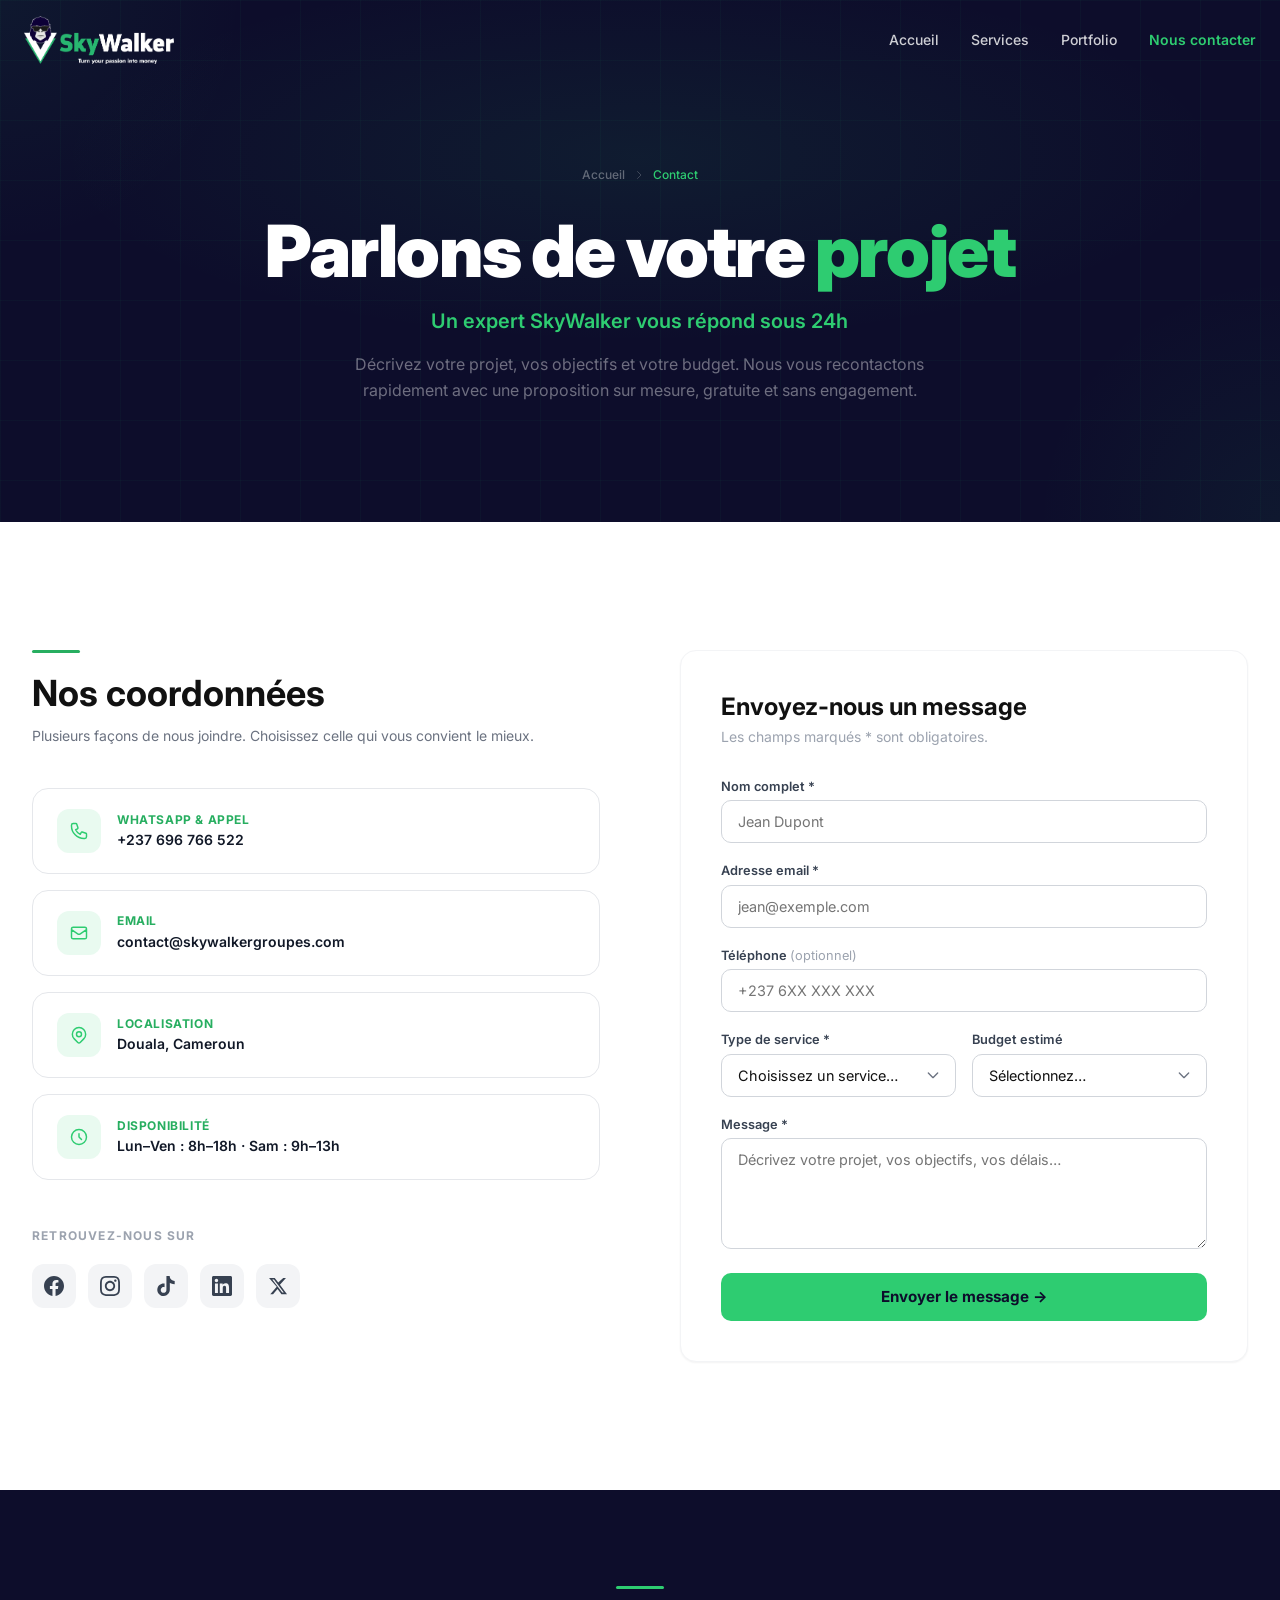
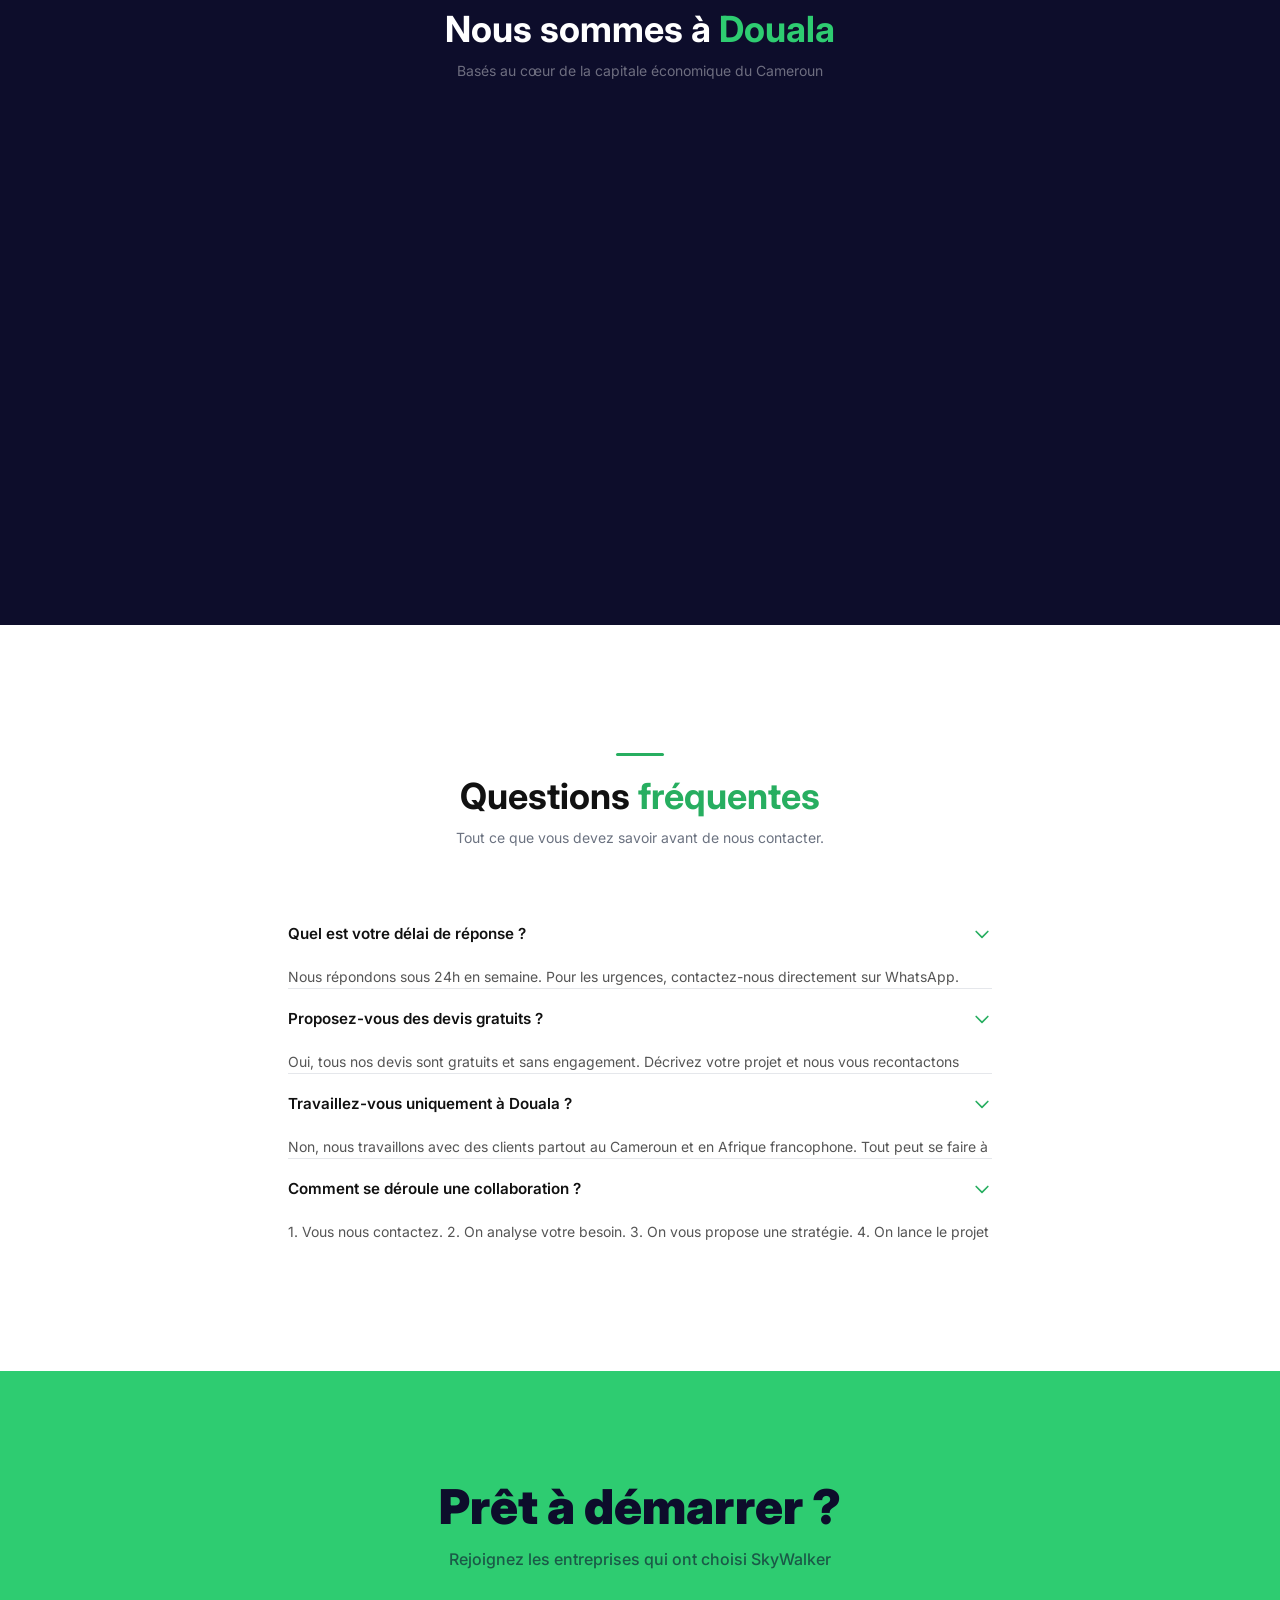
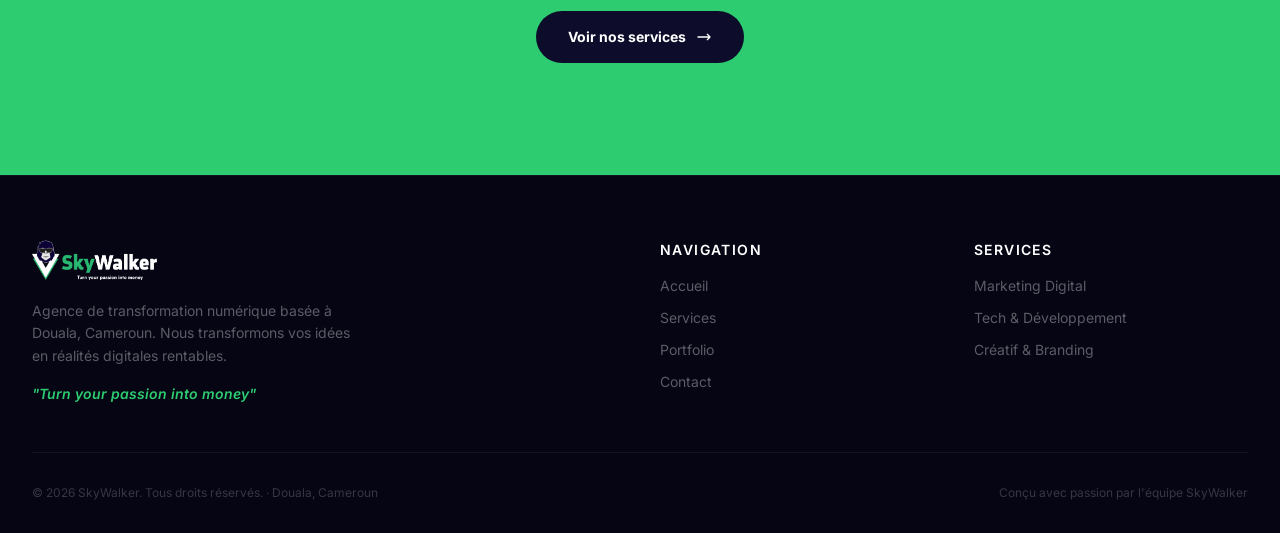
==== commit 55835a1d: "fix : adresse email page contact" ====
--- a/contact.html
+++ b/contact.html
@@ -138,19 +138,27 @@
     .btn-submit:hover:not(:disabled) { background:#27ae60; transform:translateY(-2px); box-shadow:0 8px 24px rgba(46,204,113,.4); }
     .btn-submit:disabled { opacity:.7; cursor:not-allowed; }
 
-    /* ── Message succès ──────────────────────────────────────── */
-    #success-msg {
-      display:none;
+    /* ── Message succès / erreur ─────────────────────────────── */
+    [data-fs-success] {
       background:#dcfce7;
       border:1.5px solid #86efac;
       border-radius:.75rem;
       padding:1.25rem 1.5rem;
       color:#166534;
-      align-items:center;
-      gap:.875rem;
-      margin-top:1.25rem;
-    }
-    #success-msg.show { display:flex; }
+      font-weight:600;
+      font-size:.9rem;
+      margin-bottom:1.25rem;
+    }
+    [data-fs-error] {
+      background:#fee2e2;
+      border:1.5px solid #fca5a5;
+      border-radius:.75rem;
+      padding:1.25rem 1.5rem;
+      color:#991b1b;
+      font-weight:600;
+      font-size:.9rem;
+      margin-bottom:1.25rem;
+    }
 
     /* ── FAQ Accordion ───────────────────────────────────────── */
     .faq-item { border-bottom:1px solid #e5e7eb; }
@@ -317,7 +325,7 @@
                    class="text-gray-900 font-semibold text-sm transition-colors"
                    style="text-decoration:none;"
                    onmouseover="this.style.color='#2ecc71'" onmouseout="this.style.color=''">
-                  contact@skywalker-agency.com
+                  contact@skywalkergroupes.com
                 </a>
               </div>
             </div>
@@ -399,18 +407,25 @@
             <h2 class="text-2xl font-bold text-gray-900 mb-1">Envoyez-nous un message</h2>
             <p class="text-gray-400 text-sm mb-8">Les champs marqués * sont obligatoires.</p>
 
+            <div data-fs-success style="display:none" class="success-message">
+              ✓ Message envoyé ! Nous vous répondons sous 24h.
+            </div>
+            <div data-fs-error style="display:none" class="error-message">
+              Une erreur est survenue. Réessayez ou contactez-nous sur WhatsApp.
+            </div>
+
             <form id="contact-form" novalidate>
 
               <!-- Nom -->
               <div class="form-group">
                 <label for="nom" class="form-label">Nom complet *</label>
-                <input type="text" id="nom" name="nom" placeholder="Jean Dupont" class="form-input" required />
+                <input type="text" id="nom" name="name" placeholder="Jean Dupont" class="form-input" required data-fs-field />
               </div>
 
               <!-- Email -->
               <div class="form-group">
                 <label for="email" class="form-label">Adresse email *</label>
-                <input type="email" id="email" name="email" placeholder="jean@exemple.com" class="form-input" required />
+                <input type="email" id="email" name="email" placeholder="jean@exemple.com" class="form-input" required data-fs-field />
               </div>
 
               <!-- Téléphone -->
@@ -418,14 +433,14 @@
                 <label for="tel" class="form-label">
                   Téléphone <span class="text-gray-400 font-normal">(optionnel)</span>
                 </label>
-                <input type="tel" id="tel" name="tel" placeholder="+237 6XX XXX XXX" class="form-input" />
+                <input type="tel" id="tel" name="phone" placeholder="+237 6XX XXX XXX" class="form-input" data-fs-field />
               </div>
 
               <!-- Service — 2 colonnes sur tablette+ -->
               <div class="grid sm:grid-cols-2 gap-4">
                 <div class="form-group">
                   <label for="service" class="form-label">Type de service *</label>
-                  <select id="service" name="service" class="form-select" required>
+                  <select id="service" name="service" class="form-select" required data-fs-field>
                     <option value="">Choisissez un service…</option>
                     <option value="marketing">Marketing Digital</option>
                     <option value="tech">Tech &amp; Développement</option>
@@ -435,7 +450,7 @@
                 </div>
                 <div class="form-group">
                   <label for="budget" class="form-label">Budget estimé</label>
-                  <select id="budget" name="budget" class="form-select">
+                  <select id="budget" name="budget" class="form-select" data-fs-field>
                     <option value="">Sélectionnez…</option>
                     <option value="<500k">Moins de 500 000 FCFA</option>
                     <option value="500k-1m">500 000 – 1 000 000 FCFA</option>
@@ -450,24 +465,13 @@
                 <label for="message" class="form-label">Message *</label>
                 <textarea id="message" name="message" rows="5"
                   placeholder="Décrivez votre projet, vos objectifs, vos délais…"
-                  class="form-textarea" required></textarea>
+                  class="form-textarea" required data-fs-field></textarea>
               </div>
 
               <!-- Bouton -->
-              <button type="submit" class="btn-submit">
+              <button type="submit" class="btn-submit" data-fs-submit-btn>
                 Envoyer le message →
               </button>
-
-              <!-- Message succès -->
-              <div id="success-msg" role="alert">
-                <svg class="w-6 h-6 flex-shrink-0" fill="none" stroke="#16a34a" stroke-width="2" viewBox="0 0 24 24">
-                  <path stroke-linecap="round" stroke-linejoin="round" d="M9 12l2 2 4-4m6 2a9 9 0 11-18 0 9 9 0 0118 0z"/>
-                </svg>
-                <div>
-                  <p class="font-semibold text-sm">Message envoyé avec succès !</p>
-                  <p class="text-sm" style="color:#15803d;">Un expert SkyWalker vous répondra sous 24h.</p>
-                </div>
-              </div>
 
             </form>
           </div>
@@ -699,8 +703,7 @@
     });
 
     /* ── Validation formulaire ───────────────────────────────── */
-    const form       = document.getElementById('contact-form');
-    const successMsg = document.getElementById('success-msg');
+    const form = document.getElementById('contact-form');
 
     function validateField(el) {
       const isEmpty = !el.value.trim();
@@ -721,24 +724,43 @@
       el.addEventListener('change', () => validateField(el));
     });
 
-    form.addEventListener('submit', e => {
+    /* ── Envoi formulaire via fetch (vanilla JS) ────────────── */
+    const successMsg = document.querySelector('[data-fs-success]');
+    const errorMsg   = document.querySelector('[data-fs-error]');
+    const submitBtn  = form.querySelector('[data-fs-submit-btn]');
+
+    form.addEventListener('submit', async function(e) {
       e.preventDefault();
+
       const required = form.querySelectorAll('[required]');
       let valid = true;
       required.forEach(el => { if (!validateField(el)) valid = false; });
       if (!valid) return;
 
-      const btn = form.querySelector('.btn-submit');
-      btn.textContent = 'Envoi en cours…';
-      btn.disabled = true;
-
-      setTimeout(() => {
-        form.reset();
-        btn.textContent = 'Envoyer le message →';
-        btn.disabled = false;
-        successMsg.classList.add('show');
-        successMsg.scrollIntoView({ behavior: 'smooth', block: 'nearest' });
-      }, 1200);
+      submitBtn.disabled    = true;
+      submitBtn.textContent = 'Envoi en cours…';
+
+      try {
+        const response = await fetch('https://formspree.io/f/xzdwoyly', {
+          method:  'POST',
+          body:    new FormData(form),
+          headers: { 'Accept': 'application/json' }
+        });
+
+        if (response.ok) {
+          form.style.display       = 'none';
+          successMsg.style.display = 'block';
+          successMsg.scrollIntoView({ behavior: 'smooth', block: 'center' });
+        } else {
+          errorMsg.style.display = 'block';
+          submitBtn.disabled    = false;
+          submitBtn.textContent = 'Envoyer le message →';
+        }
+      } catch (_) {
+        errorMsg.style.display = 'block';
+        submitBtn.disabled    = false;
+        submitBtn.textContent = 'Envoyer le message →';
+      }
     });
   </script>
 
--- a/assets/css/style.css
+++ b/assets/css/style.css
@@ -4,7 +4,7 @@
 
 /* ── Reset & base ─────────────────────────────────────────── */
 *, *::before, *::after { box-sizing: border-box; margin: 0; padding: 0; }
-html { scroll-behavior: smooth; }
+html { scroll-behavior: smooth; overflow-x: hidden; }
 body {
   background-color: #0d0d2b;
   color: #fff;
@@ -125,6 +125,7 @@
 .h-7      { height: 1.75rem; }
 .w-8      { width: 2rem; }
 .h-8      { height: 2rem; }
+.h-0\.5   { height: .125rem; }
 .w-9      { width: 2.25rem; }
 .h-9      { height: 2.25rem; }
 .w-10     { width: 2.5rem; }
@@ -433,7 +434,8 @@
 @keyframes pulse-dot { 0%,100%{opacity:1;transform:scale(1)} 50%{opacity:.3;transform:scale(.75)} }
 .pulse-dot { animation: pulse-dot 1.4s ease-in-out infinite; }
 
-.hero-underline { position: relative; white-space: nowrap; }
+.hero-underline { position: relative; word-break: break-word; overflow-wrap: break-word; }
+@media (min-width: 640px) { .hero-underline { white-space: nowrap; } }
 .hero-underline::after {
   content: '';
   position: absolute;
@@ -446,6 +448,11 @@
   transition: width 1.1s cubic-bezier(.25,1,.5,1) 1s;
 }
 .hero-underline.active::after { width: 100%; }
+
+/* Hero title — tailles responsives */
+.hero-title { font-size: 2.5rem; line-height: 1.06; }
+@media (min-width: 640px)  { .hero-title { font-size: 3.5rem; } }
+@media (min-width: 1024px) { .hero-title { font-size: 5.25rem; } }
 
 .tw-cursor {
   display: inline-block;
@@ -1050,3 +1057,20 @@
 
 /* Grille projets */
 #projects-grid { position: relative; }
+
+/* ── Messages Formspree ───────────────────────────────────── */
+.success-message {
+  background: #d4edda;
+  color: #155724;
+  padding: 1rem;
+  border-radius: 8px;
+  margin-bottom: 1rem;
+  font-weight: 500;
+}
+.error-message {
+  background: #f8d7da;
+  color: #721c24;
+  padding: 1rem;
+  border-radius: 8px;
+  margin-bottom: 1rem;
+}
